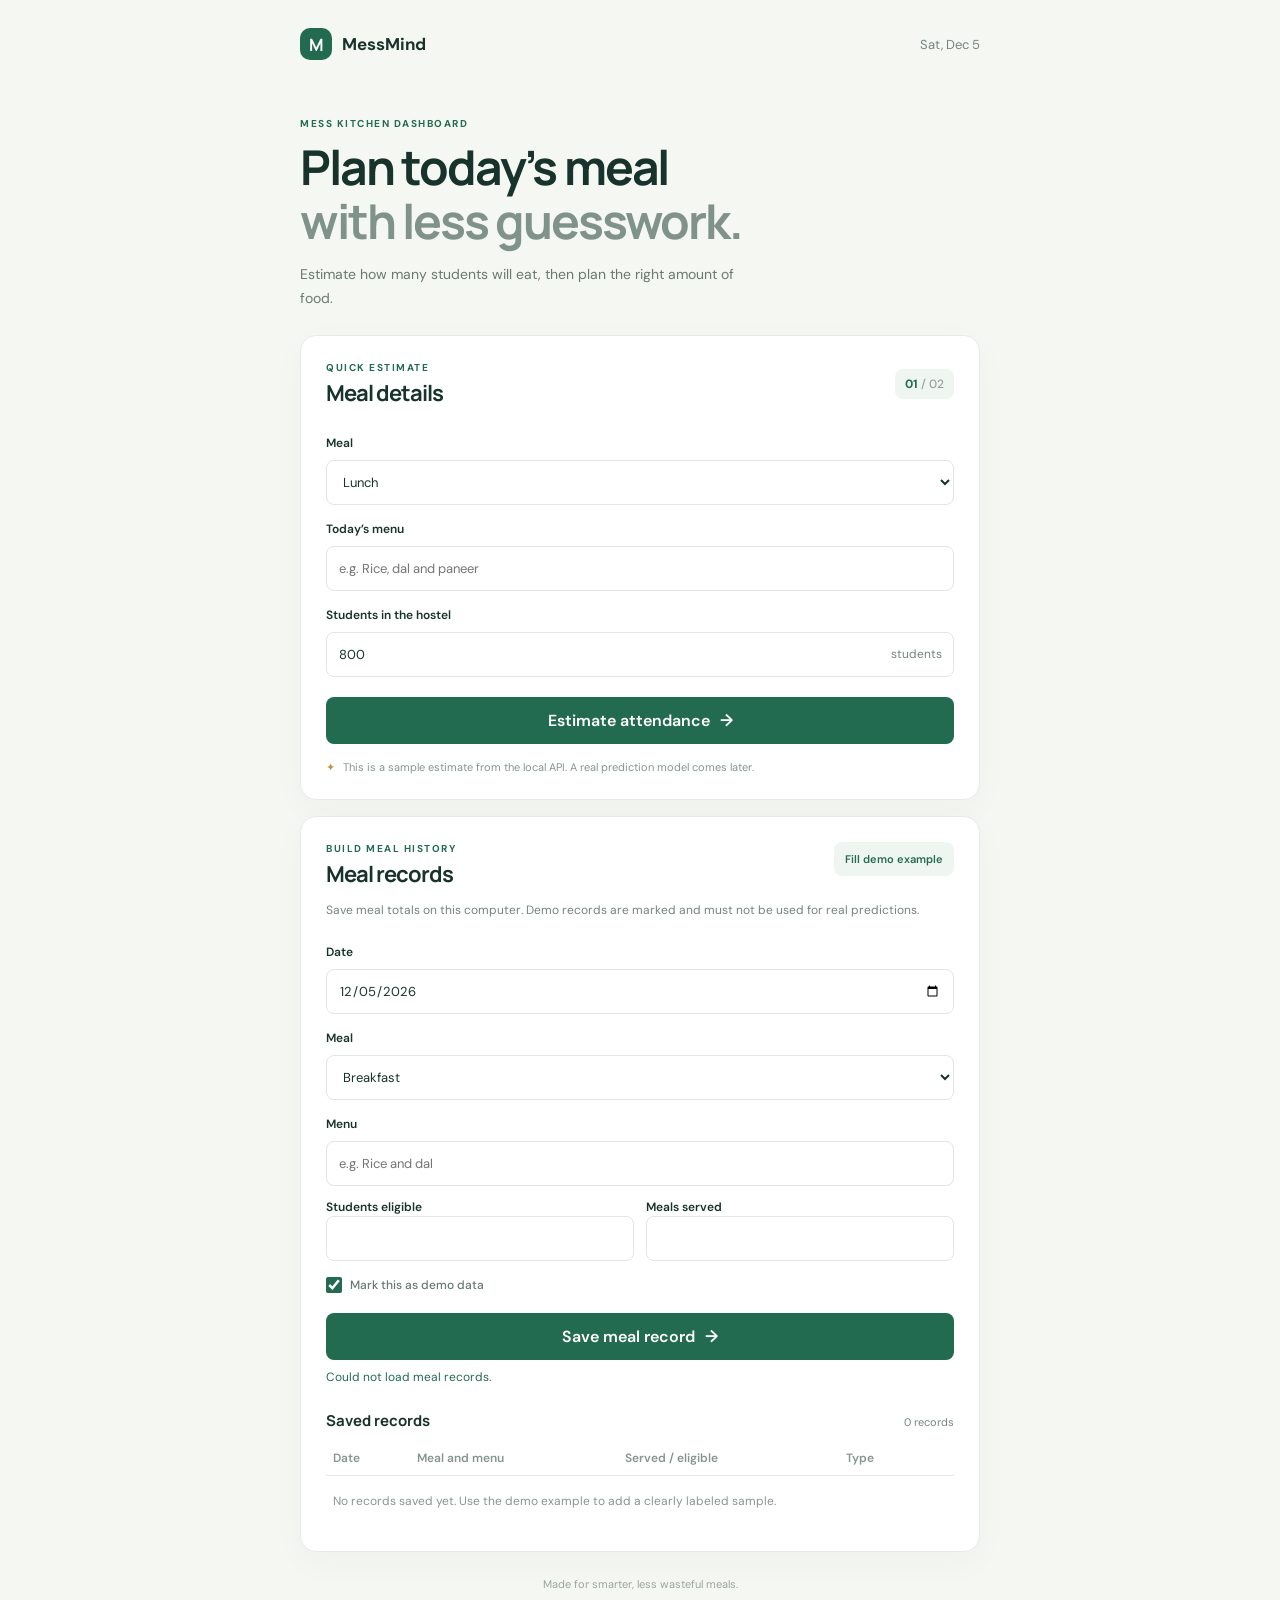
==== frontend/index.html @ 811667cc "Allow removing demo meal records" ====
<!doctype html>
<html lang="en">
  <head>
    <meta charset="UTF-8" />
    <meta name="viewport" content="width=device-width, initial-scale=1.0" />
    <title>MessMind — Meal planner</title>
    <link rel="stylesheet" href="styles.css" />
  </head>
  <body>
    <main class="app-shell">
      <header class="topbar">
        <a class="brand" href="#" aria-label="MessMind home"><span class="brand-mark">M</span> MessMind</a>
        <span class="today" id="today"></span>
      </header>

      <section class="welcome">
        <p class="eyebrow">MESS KITCHEN DASHBOARD</p>
        <h1>Plan today’s meal<br /><span>with less guesswork.</span></h1>
        <p class="intro">Estimate how many students will eat, then plan the right amount of food.</p>
      </section>

      <section class="planner" aria-labelledby="planner-title">
        <div class="planner-heading">
          <div><p class="eyebrow">QUICK ESTIMATE</p><h2 id="planner-title">Meal details</h2></div>
          <span class="step-badge">01 <span>/ 02</span></span>
        </div>
        <form id="meal-form">
          <label for="meal">Meal</label>
          <select id="meal" name="meal">
            <option>Lunch</option><option>Dinner</option><option>Breakfast</option>
          </select>
          <label for="menu">Today’s menu</label>
          <input id="menu" name="menu" placeholder="e.g. Rice, dal and paneer" required />
          <label for="students">Students in the hostel</label>
          <div class="input-suffix"><input id="students" name="students" type="number" min="1" value="800" required /><span>students</span></div>
          <button type="submit">Estimate attendance <span aria-hidden="true">→</span></button>
        </form>
        <p class="note"><span aria-hidden="true">✦</span> This is a sample estimate from the local API. A real prediction model comes later.</p>
      </section>

      <section class="result" id="result" aria-live="polite" hidden>
        <p class="eyebrow">SAMPLE RESULT</p>
        <h2><span id="estimate">—</span> <small>students expected</small></h2>
        <p id="result-detail"></p>
      </section>

      <section class="planner record-planner" aria-labelledby="records-title">
        <div class="planner-heading">
          <div><p class="eyebrow">BUILD MEAL HISTORY</p><h2 id="records-title">Meal records</h2></div>
          <button class="secondary-button" id="fill-example" type="button">Fill demo example</button>
        </div>
        <p class="section-intro">Save meal totals on this computer. Demo records are marked and must not be used for real predictions.</p>
        <form id="record-form">
          <label for="record-date">Date</label>
          <input id="record-date" name="meal_date" type="date" required />
          <label for="record-meal">Meal</label>
          <select id="record-meal" name="meal"><option>Breakfast</option><option>Lunch</option><option>Dinner</option></select>
          <label for="record-menu">Menu</label>
          <input id="record-menu" name="menu" placeholder="e.g. Rice and dal" required />
          <div class="field-grid">
            <div><label for="record-students">Students eligible</label><input id="record-students" name="students" type="number" min="1" required /></div>
            <div><label for="record-served">Meals served</label><input id="record-served" name="meals_served" type="number" min="0" required /></div>
          </div>
          <label class="demo-toggle" for="record-demo"><input id="record-demo" name="is_demo" type="checkbox" checked /> Mark this as demo data</label>
          <button type="submit">Save meal record <span aria-hidden="true">→</span></button>
          <p class="form-message" id="record-message" aria-live="polite"></p>
        </form>
        <div class="records-heading"><h3>Saved records</h3><span id="record-count">0 records</span></div>
        <div class="table-wrap">
          <table>
            <thead><tr><th>Date</th><th>Meal and menu</th><th>Served / eligible</th><th>Type</th><th></th></tr></thead>
            <tbody id="records-list"></tbody>
          </table>
          <p class="empty-records" id="records-empty">No records saved yet. Use the demo example to add a clearly labeled sample.</p>
        </div>
      </section>
      <footer>Made for smarter, less wasteful meals.</footer>
    </main>
    <script src="app.js"></script>
  </body>
</html>
---- frontend/styles.css ----
@import url('https://fonts.googleapis.com/css2?family=DM+Sans:wght@400;500;600;700&family=Manrope:wght@400;500;600;700;800&display=swap');

:root { color-scheme: light; --ink: #18332c; --muted: #74847d; --green: #236b50; --line: #e5ebe7; --paper: #fff; }
* { box-sizing: border-box; }
body { margin: 0; min-height: 100vh; background: #f5f7f3; color: var(--ink); font-family: 'DM Sans', sans-serif; }
.app-shell { width: min(100% - 40px, 680px); margin: 0 auto; padding: 28px 0 24px; }
.topbar { display: flex; align-items: center; justify-content: space-between; }
.brand { display: inline-flex; align-items: center; gap: 10px; color: var(--ink); text-decoration: none; font-weight: 700; font-size: 17px; }
.brand-mark { display: grid; place-items: center; width: 32px; height: 32px; color: white; background: var(--green); border-radius: 10px; font-family: Manrope, sans-serif; }
.today { color: var(--muted); font-size: 13px; }
.welcome { padding: 57px 0 25px; }
.eyebrow { color: var(--green); font-size: 10px; font-weight: 700; letter-spacing: .15em; margin: 0 0 10px; }
h1, h2 { font-family: Manrope, sans-serif; letter-spacing: -.045em; }
h1 { font-size: clamp(34px, 7vw, 48px); line-height: 1.13; margin: 0; font-weight: 700; }
h1 span { color: #80938a; }
.intro { color: #697970; line-height: 1.65; max-width: 440px; margin: 15px 0 0; font-size: 14px; }
.planner, .result { background: var(--paper); border: 1px solid var(--line); border-radius: 16px; padding: 25px; box-shadow: 0 10px 35px #1a3d2d08; }
.planner-heading { display: flex; align-items: center; justify-content: space-between; margin-bottom: 20px; }
.planner-heading .eyebrow { margin-bottom: 4px; }
h2 { font-size: 22px; margin: 0; }
.step-badge { color: var(--green); background: #eff6f1; padding: 7px 10px; border-radius: 8px; font-size: 12px; font-weight: 700; }
.step-badge span { color: #91a399; font-weight: 500; }
form { display: grid; gap: 9px; }
label { font-size: 12px; font-weight: 600; margin-top: 7px; }
input, select { width: 100%; min-height: 45px; border: 1px solid #dfe7e2; border-radius: 8px; padding: 0 12px; color: var(--ink); background: white; font: inherit; font-size: 13px; outline: none; }
input:focus, select:focus { border-color: #78a68f; box-shadow: 0 0 0 3px #236b5012; }
.input-suffix { position: relative; }
.input-suffix input { padding-right: 75px; }
.input-suffix span { position: absolute; right: 12px; top: 50%; transform: translateY(-50%); color: var(--muted); font-size: 12px; }
button { min-height: 47px; margin-top: 11px; border: 0; border-radius: 8px; background: var(--green); color: white; font: inherit; font-weight: 600; cursor: pointer; transition: background .15s, transform .15s; }
button:hover { background: #1c5942; transform: translateY(-1px); }
button:disabled { cursor: wait; opacity: .75; transform: none; }
button span { margin-left: 6px; font-size: 17px; }
.note { display: flex; gap: 8px; align-items: center; color: #87958d; font-size: 11px; margin: 16px 0 0; }
.note span { color: #bc9551; }
.result { margin-top: 14px; background: #edf5ef; border-color: #dcebe0; }
.result h2 { font-size: 29px; }
.result h2 small { font: 500 13px 'DM Sans', sans-serif; letter-spacing: 0; }
.result p:last-child { color: #697970; font-size: 13px; margin-bottom: 0; }
.record-planner { margin-top: 16px; }
.record-planner .planner-heading { align-items: flex-start; }
.section-intro { color: #74847d; font-size: 12px; line-height: 1.6; margin: -8px 0 17px; }
.secondary-button { min-height: 34px; margin: 0; padding: 0 11px; color: var(--green); background: #eff6f1; font-size: 11px; }
.secondary-button:hover { color: white; }
.field-grid { display: grid; grid-template-columns: 1fr 1fr; gap: 12px; }
.demo-toggle { display: flex; align-items: center; gap: 8px; color: #697970; font-weight: 500; }
.demo-toggle input { width: 16px; min-height: 16px; margin: 0; accent-color: var(--green); }
.form-message { min-height: 15px; margin: 0; color: var(--green); font-size: 12px; }
.records-heading { display: flex; align-items: baseline; justify-content: space-between; margin: 25px 0 10px; }
.records-heading h3 { font: 700 15px Manrope, sans-serif; margin: 0; }
.records-heading span { color: var(--muted); font-size: 11px; }
.table-wrap { overflow-x: auto; }
table { width: 100%; border-collapse: collapse; font-size: 12px; text-align: left; }
th { color: #86958d; font-weight: 600; padding: 9px 7px; border-bottom: 1px solid var(--line); white-space: nowrap; }
td { color: #50645a; padding: 11px 7px; border-bottom: 1px solid #edf1ee; }
td:first-child { white-space: nowrap; }
.record-menu { color: var(--muted); font-size: 11px; margin-top: 3px; }
.record-type { color: #8d6b25; background: #fbf4e4; border-radius: 99px; padding: 4px 7px; font-size: 10px; font-weight: 700; white-space: nowrap; }
.record-type.real { color: var(--green); background: #eff6f1; }
.remove-record { min-height: 28px; margin: 0; padding: 0 8px; background: transparent; color: #9a5b50; font-size: 10px; }
.remove-record:hover { background: #fbefed; color: #8b4034; transform: none; }
.empty-records { color: #89968f; font-size: 12px; padding: 5px 7px; }
footer { color: #99a59e; text-align: center; font-size: 11px; padding-top: 25px; }
@media (max-width: 520px) { .app-shell { width: min(100% - 28px, 680px); padding-top: 18px; } .welcome { padding-top: 43px; } .planner, .result { padding: 20px; } .today { font-size: 11px; } }
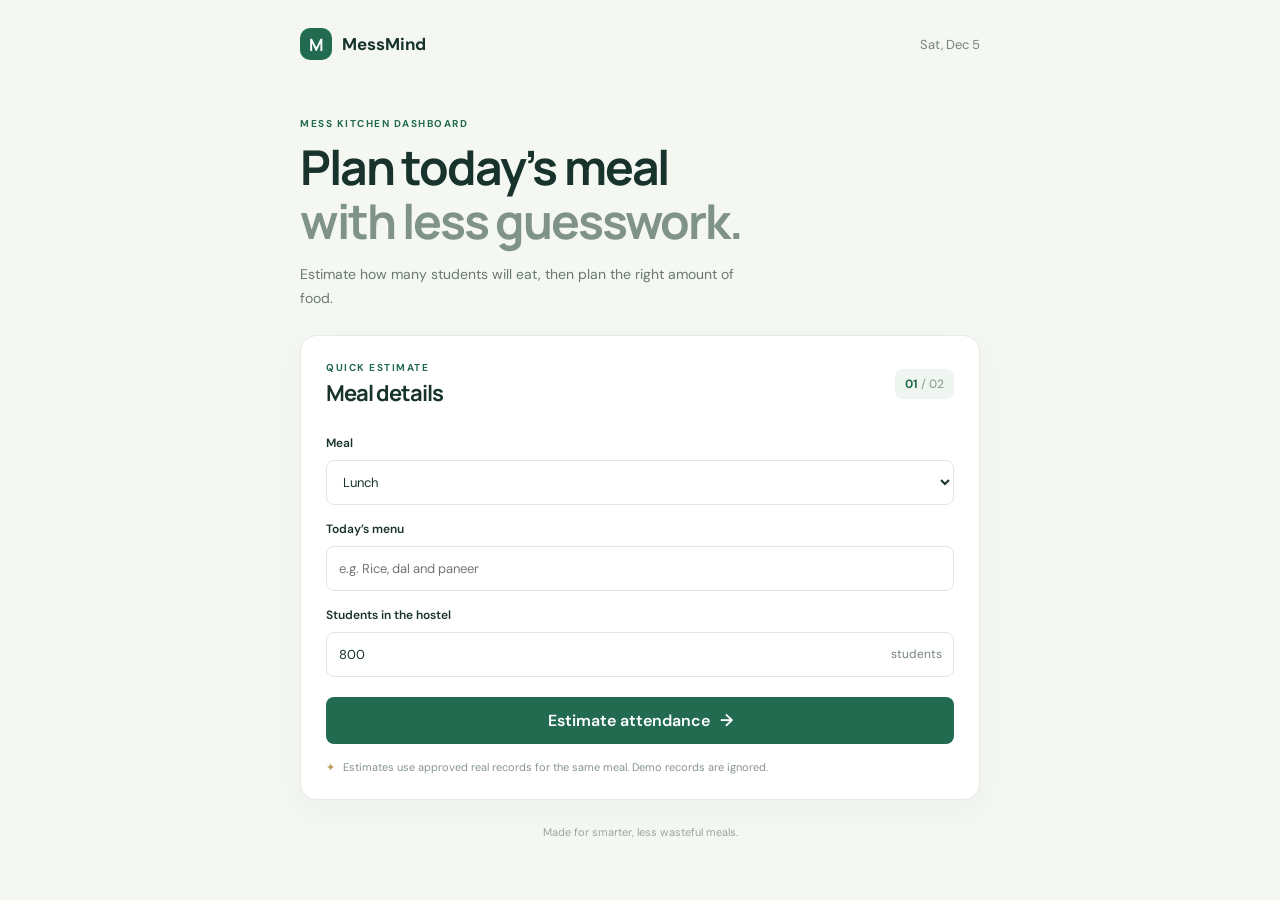
==== commit abb0a3ff: "Estimate attendance from real meal history" ====
--- a/frontend/index.html
+++ b/frontend/index.html
@@ -35,45 +35,15 @@
           <div class="input-suffix"><input id="students" name="students" type="number" min="1" value="800" required /><span>students</span></div>
           <button type="submit">Estimate attendance <span aria-hidden="true">→</span></button>
         </form>
-        <p class="note"><span aria-hidden="true">✦</span> This is a sample estimate from the local API. A real prediction model comes later.</p>
+        <p class="note"><span aria-hidden="true">✦</span> Estimates use approved real records for the same meal. Demo records are ignored.</p>
       </section>
 
       <section class="result" id="result" aria-live="polite" hidden>
-        <p class="eyebrow">SAMPLE RESULT</p>
-        <h2><span id="estimate">—</span> <small>students expected</small></h2>
+        <p class="eyebrow" id="result-label">HISTORICAL ESTIMATE</p>
+        <h2><span id="estimate">—</span> <small id="estimate-unit">students expected</small></h2>
         <p id="result-detail"></p>
       </section>
 
-      <section class="planner record-planner" aria-labelledby="records-title">
-        <div class="planner-heading">
-          <div><p class="eyebrow">BUILD MEAL HISTORY</p><h2 id="records-title">Meal records</h2></div>
-          <button class="secondary-button" id="fill-example" type="button">Fill demo example</button>
-        </div>
-        <p class="section-intro">Save meal totals on this computer. Demo records are marked and must not be used for real predictions.</p>
-        <form id="record-form">
-          <label for="record-date">Date</label>
-          <input id="record-date" name="meal_date" type="date" required />
-          <label for="record-meal">Meal</label>
-          <select id="record-meal" name="meal"><option>Breakfast</option><option>Lunch</option><option>Dinner</option></select>
-          <label for="record-menu">Menu</label>
-          <input id="record-menu" name="menu" placeholder="e.g. Rice and dal" required />
-          <div class="field-grid">
-            <div><label for="record-students">Students eligible</label><input id="record-students" name="students" type="number" min="1" required /></div>
-            <div><label for="record-served">Meals served</label><input id="record-served" name="meals_served" type="number" min="0" required /></div>
-          </div>
-          <label class="demo-toggle" for="record-demo"><input id="record-demo" name="is_demo" type="checkbox" checked /> Mark this as demo data</label>
-          <button type="submit">Save meal record <span aria-hidden="true">→</span></button>
-          <p class="form-message" id="record-message" aria-live="polite"></p>
-        </form>
-        <div class="records-heading"><h3>Saved records</h3><span id="record-count">0 records</span></div>
-        <div class="table-wrap">
-          <table>
-            <thead><tr><th>Date</th><th>Meal and menu</th><th>Served / eligible</th><th>Type</th><th></th></tr></thead>
-            <tbody id="records-list"></tbody>
-          </table>
-          <p class="empty-records" id="records-empty">No records saved yet. Use the demo example to add a clearly labeled sample.</p>
-        </div>
-      </section>
       <footer>Made for smarter, less wasteful meals.</footer>
     </main>
     <script src="app.js"></script>
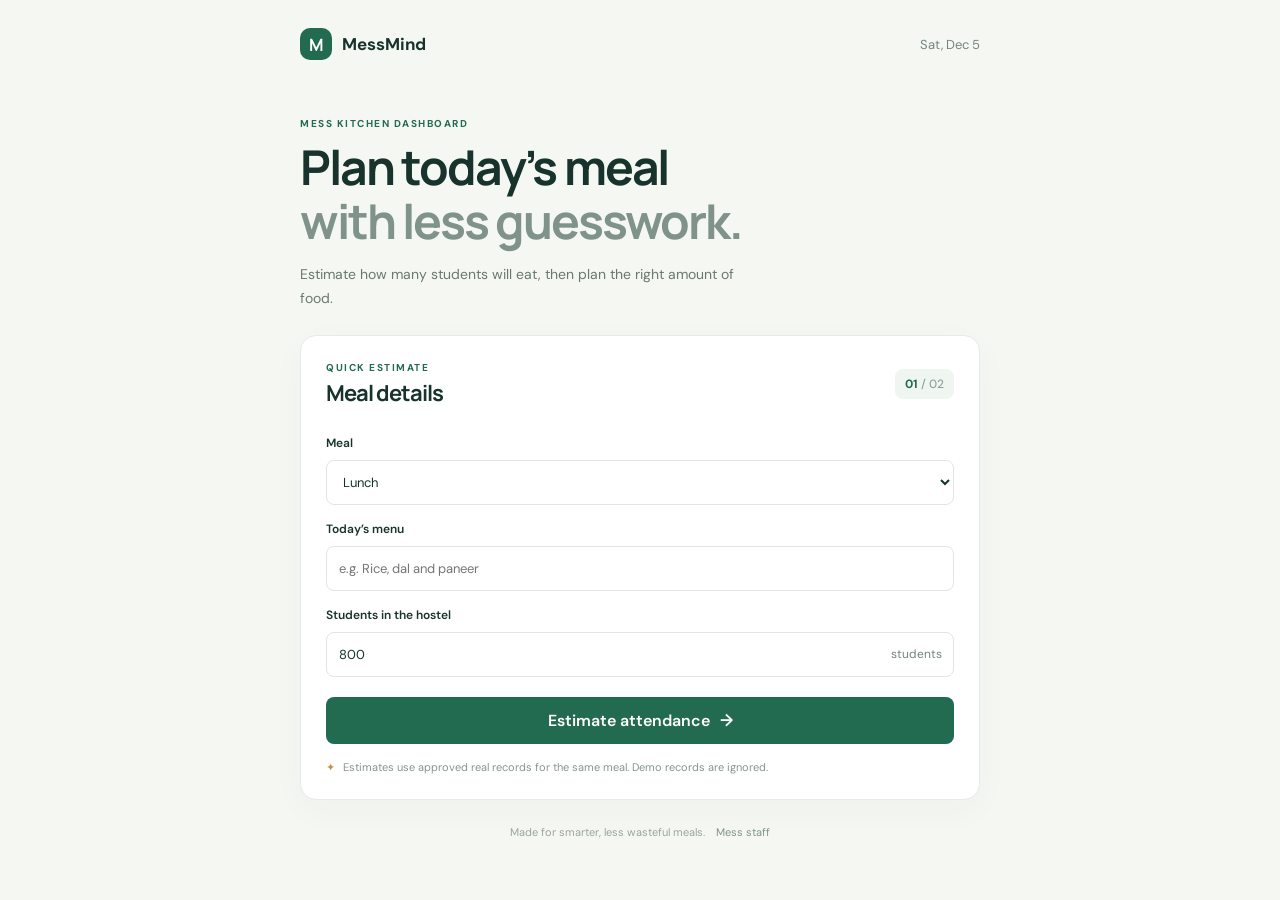
==== commit b3b797c9: "Add password-protected staff records page" ====
--- a/frontend/index.html
+++ b/frontend/index.html
@@ -44,7 +44,7 @@
         <p id="result-detail"></p>
       </section>
 
-      <footer>Made for smarter, less wasteful meals.</footer>
+      <footer>Made for smarter, less wasteful meals. <a class="staff-link" href="/admin">Mess staff</a></footer>
     </main>
     <script src="app.js"></script>
   </body>
--- a/frontend/styles.css
+++ b/frontend/styles.css
@@ -61,4 +61,8 @@
 .remove-record:hover { background: #fbefed; color: #8b4034; transform: none; }
 .empty-records { color: #89968f; font-size: 12px; padding: 5px 7px; }
 footer { color: #99a59e; text-align: center; font-size: 11px; padding-top: 25px; }
+.staff-link { color: #82938a; margin-left: 8px; text-decoration: none; }
+.staff-link:hover { color: var(--green); text-decoration: underline; }
+.admin-note { color: #74847d; font-size: 12px; line-height: 1.6; margin: -8px 0 18px; }
+.admin-record-table { margin-top: 14px; }
 @media (max-width: 520px) { .app-shell { width: min(100% - 28px, 680px); padding-top: 18px; } .welcome { padding-top: 43px; } .planner, .result { padding: 20px; } .today { font-size: 11px; } }
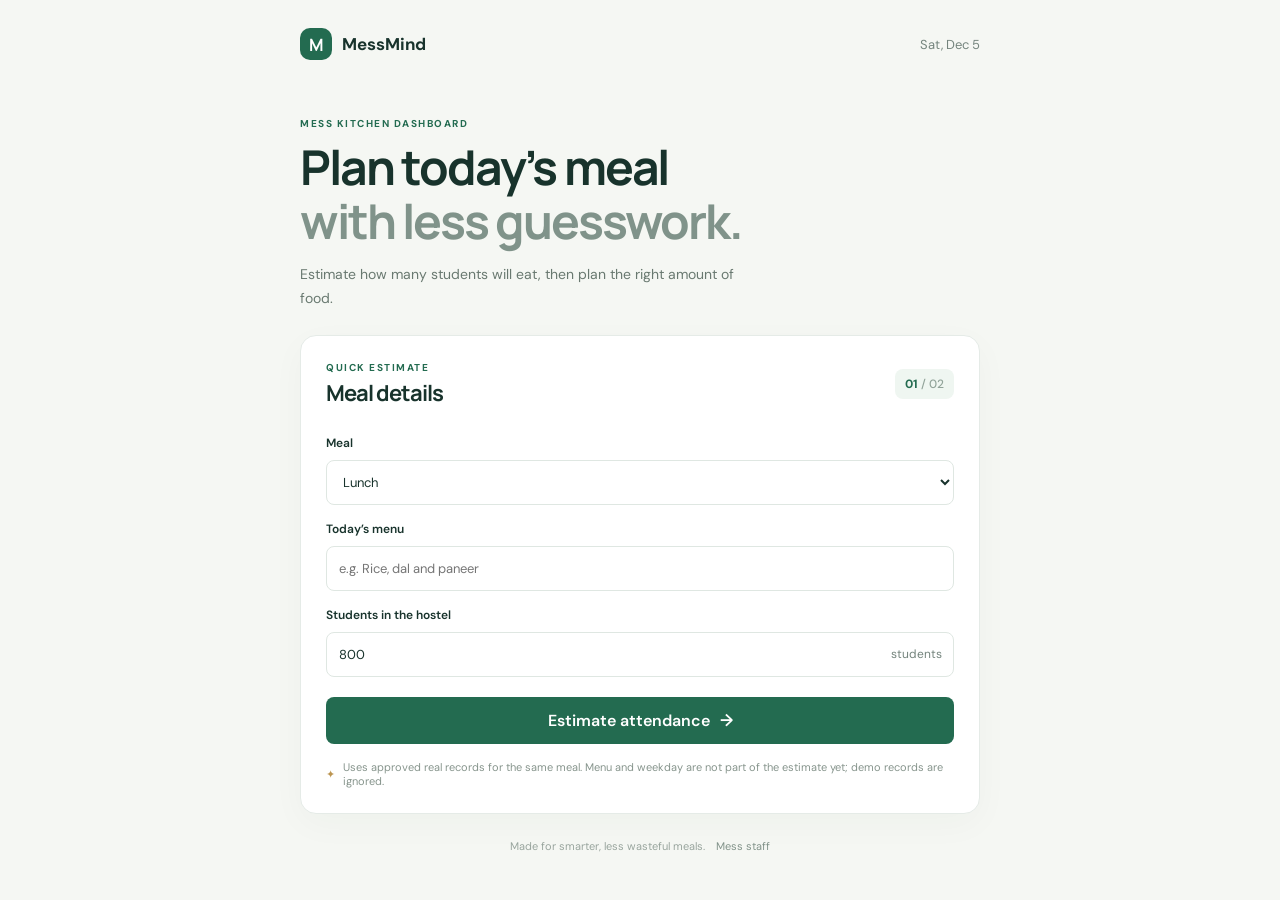
==== commit 2e32832d: "Clarify attendance estimate limits" ====
--- a/frontend/index.html
+++ b/frontend/index.html
@@ -35,7 +35,7 @@
           <div class="input-suffix"><input id="students" name="students" type="number" min="1" value="800" required /><span>students</span></div>
           <button type="submit">Estimate attendance <span aria-hidden="true">→</span></button>
         </form>
-        <p class="note"><span aria-hidden="true">✦</span> Estimates use approved real records for the same meal. Demo records are ignored.</p>
+        <p class="note"><span aria-hidden="true">✦</span> Uses approved real records for the same meal. Menu and weekday are not part of the estimate yet; demo records are ignored.</p>
       </section>
 
       <section class="result" id="result" aria-live="polite" hidden>
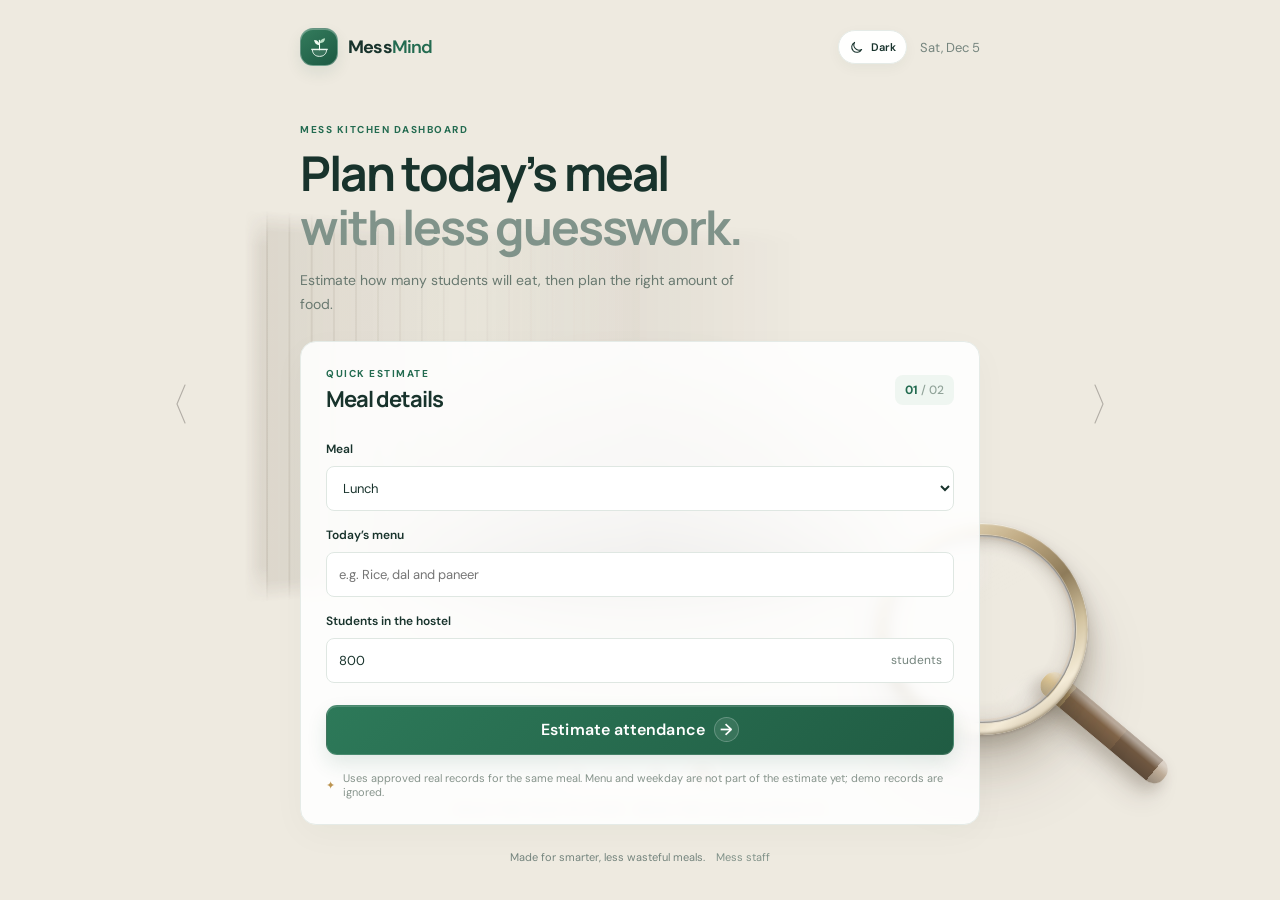
==== commit a582e4d3: "Add Sketchbook background and theme controls" ====
--- a/frontend/index.html
+++ b/frontend/index.html
@@ -5,12 +5,47 @@
     <meta name="viewport" content="width=device-width, initial-scale=1.0" />
     <title>MessMind — Meal planner</title>
     <link rel="stylesheet" href="styles.css" />
+    <link rel="stylesheet" href="effects/sketchbook/threeui.css" />
+    <link rel="stylesheet" href="effects/sketchbook/host.css" />
+    <script>
+      try {
+        const savedTheme = localStorage.getItem('messmind-theme');
+        document.documentElement.dataset.theme = savedTheme ||
+          (matchMedia('(prefers-color-scheme: dark)').matches ? 'dark' : 'light');
+      } catch {
+        document.documentElement.dataset.theme = 'light';
+      }
+    </script>
   </head>
   <body>
+    <div class="sketchbook-background" data-sketchbook-mount></div>
     <main class="app-shell">
       <header class="topbar">
-        <a class="brand" href="#" aria-label="MessMind home"><span class="brand-mark">M</span> MessMind</a>
-        <span class="today" id="today"></span>
+        <a class="brand" href="#" aria-label="MessMind home">
+          <span class="brand-mark" aria-hidden="true">
+            <svg viewBox="0 0 40 40" focusable="false">
+              <path class="mark-stem" d="M20 23V10" />
+              <path class="mark-leaf" d="M20 17c-4.6-.5-7-3.2-7.5-7.4 4.8.1 7.4 2.5 7.5 7.4Z" />
+              <path class="mark-leaf mark-leaf-light" d="M20 14c.8-4.1 3.5-6.3 7.7-6.7-.2 4.5-2.8 6.8-7.7 6.7Z" />
+              <path class="mark-bowl" d="M10 23h20c-.8 6.1-4.1 9.2-10 9.2S10.8 29.1 10 23Z" />
+              <path class="mark-rim" d="M9 22.5h22" />
+            </svg>
+          </span>
+          <span class="brand-word">Mess<span>Mind</span></span>
+        </a>
+        <div class="topbar-actions">
+          <button class="theme-toggle" id="theme-toggle" type="button" aria-label="Switch to dark mode" aria-pressed="false" title="Switch to dark mode">
+            <svg class="theme-icon moon-icon" viewBox="0 0 24 24" aria-hidden="true" focusable="false">
+              <path d="M20.2 15.1A8.3 8.3 0 0 1 8.9 3.8 8.4 8.4 0 1 0 20.2 15.1Z" />
+            </svg>
+            <svg class="theme-icon sun-icon" viewBox="0 0 24 24" aria-hidden="true" focusable="false">
+              <circle cx="12" cy="12" r="3.6" />
+              <path d="M12 2v2.1M12 19.9V22M4.93 4.93l1.48 1.48m11.18 11.18 1.48 1.48M2 12h2.1m15.8 0H22M4.93 19.07l1.48-1.48M17.59 6.41l1.48-1.48" />
+            </svg>
+            <span id="theme-label">Dark</span>
+          </button>
+          <span class="today" id="today"></span>
+        </div>
       </header>
 
       <section class="welcome">
@@ -33,7 +68,7 @@
           <input id="menu" name="menu" placeholder="e.g. Rice, dal and paneer" required />
           <label for="students">Students in the hostel</label>
           <div class="input-suffix"><input id="students" name="students" type="number" min="1" value="800" required /><span>students</span></div>
-          <button type="submit">Estimate attendance <span aria-hidden="true">→</span></button>
+          <button class="estimate-button" type="submit">Estimate attendance <span aria-hidden="true">→</span></button>
         </form>
         <p class="note"><span aria-hidden="true">✦</span> Uses approved real records for the same meal. Menu and weekday are not part of the estimate yet; demo records are ignored.</p>
       </section>
@@ -47,5 +82,6 @@
       <footer>Made for smarter, less wasteful meals. <a class="staff-link" href="/admin">Mess staff</a></footer>
     </main>
     <script src="app.js"></script>
+    <script type="module" src="effects/sketchbook/mount.js"></script>
   </body>
 </html>
--- a/frontend/styles.css
+++ b/frontend/styles.css
@@ -1,29 +1,38 @@
 @import url('https://fonts.googleapis.com/css2?family=DM+Sans:wght@400;500;600;700&family=Manrope:wght@400;500;600;700;800&display=swap');
 
-:root { color-scheme: light; --ink: #18332c; --muted: #74847d; --green: #236b50; --line: #e5ebe7; --paper: #fff; }
+:root { color-scheme: light; --ink: #18332c; --muted: #74847d; --green: #236b50; --green-solid: #236b50; --line: #e5ebe7; --paper: rgba(255,255,255,.96); --planner-surface: rgba(255,255,255,.88); --canvas: #f5f7f3; --input-bg: #fff; --input-border: #dfe7e2; --body-copy: #697970; --note-copy: #87958d; --soft-green: #eff6f1; --headline-soft: #80938a; --result-bg: #edf5ef; --result-border: #dcebe0; --sketchbook-wash: rgba(245,247,243,.14); --focus-ring: #236b5012; --card-shadow: 0 10px 35px #1a3d2d08; }
 * { box-sizing: border-box; }
-body { margin: 0; min-height: 100vh; background: #f5f7f3; color: var(--ink); font-family: 'DM Sans', sans-serif; }
+body { margin: 0; min-height: 100vh; background: var(--canvas); color: var(--ink); font-family: 'DM Sans', sans-serif; transition: background-color .24s ease, color .24s ease; }
 .app-shell { width: min(100% - 40px, 680px); margin: 0 auto; padding: 28px 0 24px; }
 .topbar { display: flex; align-items: center; justify-content: space-between; }
 .brand { display: inline-flex; align-items: center; gap: 10px; color: var(--ink); text-decoration: none; font-weight: 700; font-size: 17px; }
-.brand-mark { display: grid; place-items: center; width: 32px; height: 32px; color: white; background: var(--green); border-radius: 10px; font-family: Manrope, sans-serif; }
+.brand-mark { display: grid; place-items: center; width: 38px; height: 38px; color: #f7fff9; background: linear-gradient(145deg, #347c5d, #1c5942); border: 1px solid #ffffff50; border-radius: 13px; box-shadow: 0 7px 16px #1a493317, inset 0 1px #ffffff45; }
+.brand-mark svg { width: 29px; height: 29px; overflow: visible; }
+.mark-stem, .mark-rim { fill: none; stroke: currentColor; stroke-width: 1.45; stroke-linecap: round; stroke-linejoin: round; }
+.mark-leaf { fill: #eef9f0; }
+.mark-leaf-light { fill: #b9dfc5; }
+.mark-bowl { fill: #ffffff18; stroke: currentColor; stroke-width: 1.25; stroke-linejoin: round; }
+.brand-word { letter-spacing: -.045em; font-size: 18px; }
+.brand-word > span { color: var(--green); font-weight: 600; }
+.topbar-actions { display: flex; align-items: center; gap: 13px; }
 .today { color: var(--muted); font-size: 13px; }
 .welcome { padding: 57px 0 25px; }
 .eyebrow { color: var(--green); font-size: 10px; font-weight: 700; letter-spacing: .15em; margin: 0 0 10px; }
 h1, h2 { font-family: Manrope, sans-serif; letter-spacing: -.045em; }
 h1 { font-size: clamp(34px, 7vw, 48px); line-height: 1.13; margin: 0; font-weight: 700; }
-h1 span { color: #80938a; }
-.intro { color: #697970; line-height: 1.65; max-width: 440px; margin: 15px 0 0; font-size: 14px; }
-.planner, .result { background: var(--paper); border: 1px solid var(--line); border-radius: 16px; padding: 25px; box-shadow: 0 10px 35px #1a3d2d08; }
+h1 span { color: var(--headline-soft); }
+.intro { color: var(--body-copy); line-height: 1.65; max-width: 440px; margin: 15px 0 0; font-size: 14px; }
+.planner, .result { background: var(--paper); border: 1px solid var(--line); border-radius: 16px; padding: 25px; box-shadow: var(--card-shadow); }
+.planner { background: var(--planner-surface); -webkit-backdrop-filter: blur(5px) saturate(1.03); backdrop-filter: blur(5px) saturate(1.03); }
 .planner-heading { display: flex; align-items: center; justify-content: space-between; margin-bottom: 20px; }
 .planner-heading .eyebrow { margin-bottom: 4px; }
 h2 { font-size: 22px; margin: 0; }
-.step-badge { color: var(--green); background: #eff6f1; padding: 7px 10px; border-radius: 8px; font-size: 12px; font-weight: 700; }
+.step-badge { color: var(--green); background: var(--soft-green); padding: 7px 10px; border-radius: 8px; font-size: 12px; font-weight: 700; }
 .step-badge span { color: #91a399; font-weight: 500; }
 form { display: grid; gap: 9px; }
 label { font-size: 12px; font-weight: 600; margin-top: 7px; }
-input, select { width: 100%; min-height: 45px; border: 1px solid #dfe7e2; border-radius: 8px; padding: 0 12px; color: var(--ink); background: white; font: inherit; font-size: 13px; outline: none; }
-input:focus, select:focus { border-color: #78a68f; box-shadow: 0 0 0 3px #236b5012; }
+input, select { width: 100%; min-height: 45px; border: 1px solid var(--input-border); border-radius: 8px; padding: 0 12px; color: var(--ink); background: var(--input-bg); font: inherit; font-size: 13px; outline: none; }
+input:focus, select:focus { border-color: #78a68f; box-shadow: 0 0 0 3px var(--focus-ring); }
 .input-suffix { position: relative; }
 .input-suffix input { padding-right: 75px; }
 .input-suffix span { position: absolute; right: 12px; top: 50%; transform: translateY(-50%); color: var(--muted); font-size: 12px; }
@@ -31,12 +40,12 @@
 button:hover { background: #1c5942; transform: translateY(-1px); }
 button:disabled { cursor: wait; opacity: .75; transform: none; }
 button span { margin-left: 6px; font-size: 17px; }
-.note { display: flex; gap: 8px; align-items: center; color: #87958d; font-size: 11px; margin: 16px 0 0; }
+.note { display: flex; gap: 8px; align-items: center; color: var(--note-copy); font-size: 11px; margin: 16px 0 0; }
 .note span { color: #bc9551; }
-.result { margin-top: 14px; background: #edf5ef; border-color: #dcebe0; }
+.result { margin-top: 14px; background: var(--result-bg); border-color: var(--result-border); }
 .result h2 { font-size: 29px; }
 .result h2 small { font: 500 13px 'DM Sans', sans-serif; letter-spacing: 0; }
-.result p:last-child { color: #697970; font-size: 13px; margin-bottom: 0; }
+.result p:last-child { color: var(--body-copy); font-size: 13px; margin-bottom: 0; }
 .record-planner { margin-top: 16px; }
 .record-planner .planner-heading { align-items: flex-start; }
 .section-intro { color: #74847d; font-size: 12px; line-height: 1.6; margin: -8px 0 17px; }
@@ -57,12 +66,155 @@
 .record-menu { color: var(--muted); font-size: 11px; margin-top: 3px; }
 .record-type { color: #8d6b25; background: #fbf4e4; border-radius: 99px; padding: 4px 7px; font-size: 10px; font-weight: 700; white-space: nowrap; }
 .record-type.real { color: var(--green); background: #eff6f1; }
+.edit-record { min-height: 28px; margin: 0; padding: 0 8px; background: transparent; color: var(--green); font-size: 10px; }
+.edit-record:hover { background: #eff6f1; color: #1c5942; transform: none; }
 .remove-record { min-height: 28px; margin: 0; padding: 0 8px; background: transparent; color: #9a5b50; font-size: 10px; }
 .remove-record:hover { background: #fbefed; color: #8b4034; transform: none; }
 .empty-records { color: #89968f; font-size: 12px; padding: 5px 7px; }
-footer { color: #99a59e; text-align: center; font-size: 11px; padding-top: 25px; }
+footer { color: var(--muted); text-align: center; font-size: 11px; padding-top: 25px; }
 .staff-link { color: #82938a; margin-left: 8px; text-decoration: none; }
 .staff-link:hover { color: var(--green); text-decoration: underline; }
 .admin-note { color: #74847d; font-size: 12px; line-height: 1.6; margin: -8px 0 18px; }
 .admin-record-table { margin-top: 14px; }
 @media (max-width: 520px) { .app-shell { width: min(100% - 28px, 680px); padding-top: 18px; } .welcome { padding-top: 43px; } .planner, .result { padding: 20px; } .today { font-size: 11px; } }
+
+.theme-toggle {
+  display: inline-flex;
+  min-height: 34px;
+  margin: 0;
+  padding: 0 10px;
+  align-items: center;
+  justify-content: center;
+  gap: 7px;
+  border: 1px solid var(--line);
+  border-radius: 999px;
+  background: var(--paper);
+  color: var(--ink);
+  box-shadow: 0 4px 14px #1a3d2d0b;
+  font-size: 11px;
+  font-weight: 600;
+  transition: color .18s, background .18s, border-color .18s, transform .18s;
+}
+
+.theme-toggle:hover {
+  background: var(--soft-green);
+  color: var(--green);
+  transform: translateY(-1px);
+}
+
+.theme-toggle:focus-visible,
+.estimate-button:focus-visible {
+  outline: 3px solid color-mix(in srgb, var(--green) 35%, transparent);
+  outline-offset: 3px;
+}
+
+.theme-icon {
+  width: 15px;
+  height: 15px;
+  fill: none;
+  stroke: currentColor;
+  stroke-width: 1.7;
+  stroke-linecap: round;
+  stroke-linejoin: round;
+}
+
+.sun-icon { display: none; }
+.theme-toggle span { margin: 0; font-size: 11px; }
+
+.estimate-button {
+  position: relative;
+  display: flex;
+  min-height: 50px;
+  margin-top: 13px;
+  align-items: center;
+  justify-content: center;
+  gap: 9px;
+  overflow: hidden;
+  border: 1px solid #ffffff24;
+  border-radius: 11px;
+  background: linear-gradient(135deg, #2d7959, #205c43);
+  box-shadow: 0 9px 20px #1b5d421f, inset 0 1px #ffffff2e;
+  letter-spacing: .005em;
+  transition: background .18s, box-shadow .18s, transform .18s;
+}
+
+.estimate-button::before {
+  position: absolute;
+  inset: 0;
+  background: linear-gradient(110deg, transparent 28%, #ffffff20 49%, transparent 70%);
+  content: "";
+  transform: translateX(-120%);
+  transition: transform .55s ease;
+}
+
+.estimate-button:hover {
+  background: linear-gradient(135deg, #328363, #23694c);
+  box-shadow: 0 12px 24px #1b5d4230, inset 0 1px #ffffff35;
+  transform: translateY(-2px);
+}
+
+.estimate-button:hover::before { transform: translateX(120%); }
+.estimate-button:active { transform: translateY(0); }
+
+.estimate-button span {
+  display: inline-grid;
+  width: 25px;
+  height: 25px;
+  margin: 0;
+  place-items: center;
+  border: 1px solid #ffffff38;
+  border-radius: 50%;
+  background: #ffffff18;
+  font-size: 16px;
+  transition: transform .18s;
+}
+
+.estimate-button:hover span { transform: translateX(2px); }
+
+:root[data-theme="dark"] {
+  color-scheme: dark;
+  --ink: #e8efe9;
+  --muted: #a9b8ae;
+  --green: #acd7b9;
+  --green-solid: #327653;
+  --line: #394a40;
+  --paper: rgba(25, 37, 30, .96);
+  --planner-surface: rgba(25, 37, 30, .86);
+  --canvas: #111a15;
+  --input-bg: #17231c;
+  --input-border: #405448;
+  --body-copy: #c2cec5;
+  --note-copy: #a9b8ad;
+  --soft-green: #263a2f;
+  --headline-soft: #bed0c4;
+  --result-bg: #20342a;
+  --result-border: #3c5544;
+  --sketchbook-wash: rgba(12, 21, 16, .36);
+  --focus-ring: rgba(111, 190, 143, .23);
+  --card-shadow: 0 18px 42px rgba(0, 0, 0, .32);
+}
+
+:root[data-theme="dark"] .moon-icon { display: none; }
+:root[data-theme="dark"] .sun-icon { display: block; }
+:root[data-theme="dark"] .theme-toggle { box-shadow: 0 5px 16px #0005; }
+:root[data-theme="dark"] .estimate-button {
+  background: linear-gradient(135deg, #39835d, #286545);
+  box-shadow: 0 9px 22px #0004, inset 0 1px #ffffff2e;
+}
+:root[data-theme="dark"] .estimate-button:hover {
+  background: linear-gradient(135deg, #45966c, #327653);
+}
+
+@media (max-width: 520px) {
+  .theme-toggle { width: 34px; min-width: 34px; padding: 0; }
+  .theme-toggle span { display: none; }
+  .topbar-actions { gap: 9px; }
+}
+
+@media (prefers-reduced-motion: reduce) {
+  body,
+  .theme-toggle,
+  .estimate-button,
+  .estimate-button::before,
+  .estimate-button span { transition: none; }
+}
--- a/frontend/effects/sketchbook/threeui.css
+++ b/frontend/effects/sketchbook/threeui.css
@@ -0,0 +1,1775 @@
+.threeui-mount,
+.terrain-plume-component,
+.text-path-study,
+.article-headings-component,
+.animated-top-dock-component,
+.typography-vortex-component,
+.mechanical-keyboard,
+.retro-metallic,
+.landscape-scene,
+.japanese-tower-landscape,
+.sakura-branch-scene,
+.isometric-motion-grid,
+.isometric-illustration,
+.tetrahedron-365,
+.liquid-metal-button,
+.iso-mail-lightshafts,
+.spark-badge,
+.hypnotic-loops,
+.at-the-horizon,
+.scalability-bricks,
+.threeui-background {
+  position: relative;
+  width: 100%;
+  height: 100%;
+  min-width: 0;
+  min-height: 0;
+  overflow: hidden;
+}
+
+.mechanical-keyboard {
+  isolation: isolate;
+  background: #090a0c;
+}
+
+.mechanical-keyboard__frame {
+  position: absolute;
+  inset: 0;
+  display: block;
+  width: 100%;
+  height: 100%;
+  border: 0;
+  background: #090a0c;
+  opacity: 0;
+  transition: opacity 180ms ease-out;
+  touch-action: none;
+}
+
+.mechanical-keyboard__frame.is-ready {
+  opacity: 1;
+}
+
+.retro-metallic {
+  isolation: isolate;
+  background: #08090a;
+}
+
+.retro-metallic__frame {
+  position: absolute;
+  inset: 0;
+  display: block;
+  width: 100%;
+  height: 100%;
+  border: 0;
+  background: #08090a;
+  opacity: 0;
+  transition: opacity 180ms ease-out;
+  touch-action: none;
+}
+
+.retro-metallic__frame.is-ready {
+  opacity: 1;
+}
+
+.japanese-tower-landscape {
+  isolation: isolate;
+  background: #ecdcbc;
+}
+
+.japanese-tower-landscape__frame {
+  position: absolute;
+  inset: 0;
+  display: block;
+  width: 100%;
+  height: 100%;
+  border: 0;
+  background: #ecdcbc;
+  opacity: 0;
+  transition: opacity 180ms ease-out;
+}
+
+.japanese-tower-landscape__frame.is-ready {
+  opacity: 1;
+}
+
+.landscape-scene {
+  isolation: isolate;
+  background: #ecdcbc;
+}
+
+.landscape-scene__frame {
+  position: absolute;
+  inset: 0;
+  display: block;
+  width: 100%;
+  height: 100%;
+  border: 0;
+  background: #ecdcbc;
+  opacity: 0;
+  transition: opacity 180ms ease-out;
+  touch-action: none;
+}
+
+.landscape-scene__frame.is-ready {
+  opacity: 1;
+}
+
+.sakura-branch-scene {
+  isolation: isolate;
+  background: #d4738a;
+}
+
+.sakura-branch-scene__frame {
+  position: absolute;
+  inset: 0;
+  display: block;
+  width: 100%;
+  height: 100%;
+  border: 0;
+  background: #d4738a;
+  opacity: 0;
+  transition: opacity 180ms ease-out;
+}
+
+.sakura-branch-scene__frame.is-ready {
+  opacity: 1;
+}
+
+@media (prefers-reduced-motion: reduce) {
+  .sakura-branch-scene__frame {
+    transition: none;
+  }
+}
+
+.isometric-motion-grid {
+  isolation: isolate;
+  background: #08090a;
+}
+
+.isometric-motion-grid__stage {
+  position: absolute;
+  top: 50%;
+  left: 50%;
+  width: 1200px;
+  height: 675px;
+  transform-origin: 50% 50%;
+}
+
+.isometric-motion-grid__frame {
+  display: block;
+  width: 100%;
+  height: 100%;
+  border: 0;
+  background: #08090a;
+  opacity: 0;
+  transition: opacity 180ms ease-out;
+}
+
+.isometric-motion-grid__frame.is-ready {
+  opacity: 1;
+}
+
+.isometric-illustration {
+  isolation: isolate;
+  background: #111;
+}
+
+.isometric-illustration__frame {
+  position: absolute;
+  inset: 0;
+  display: block;
+  width: 100%;
+  height: 100%;
+  border: 0;
+  background: #111;
+  opacity: 0;
+  transition: opacity 180ms ease-out;
+}
+
+.isometric-illustration__frame.is-ready {
+  opacity: 1;
+}
+
+.tetrahedron-365 {
+  isolation: isolate;
+  background: #000;
+}
+
+.tetrahedron-365__frame {
+  position: absolute;
+  inset: 0;
+  display: block;
+  width: 100%;
+  height: 100%;
+  border: 0;
+  background: #000;
+  opacity: 0;
+  transition: opacity 180ms ease-out;
+}
+
+.tetrahedron-365__frame.is-ready {
+  opacity: 1;
+}
+
+@media (prefers-reduced-motion: reduce) {
+  .tetrahedron-365__frame {
+    transition: none;
+  }
+}
+
+.liquid-metal-button {
+  isolation: isolate;
+  background: #070708;
+}
+
+.liquid-metal-button__frame {
+  position: absolute;
+  inset: 0;
+  display: block;
+  width: 100%;
+  height: 100%;
+  border: 0;
+  background: #070708;
+  opacity: 0;
+  transition: opacity 180ms ease-out;
+}
+
+.liquid-metal-button__frame.is-ready {
+  opacity: 1;
+}
+
+@media (prefers-reduced-motion: reduce) {
+  .liquid-metal-button__frame {
+    transition: none;
+  }
+}
+
+.iso-mail-lightshafts {
+  isolation: isolate;
+  background: #140f0b;
+}
+
+.iso-mail-lightshafts__frame {
+  position: absolute;
+  inset: 0;
+  display: block;
+  width: 100%;
+  height: 100%;
+  border: 0;
+  background: #140f0b;
+  opacity: 0;
+  transition: opacity 180ms ease-out;
+}
+
+.iso-mail-lightshafts__frame.is-ready {
+  opacity: 1;
+}
+
+.spark-badge {
+  isolation: isolate;
+  background: #000;
+}
+
+.spark-badge__frame {
+  position: absolute;
+  inset: 0;
+  display: block;
+  width: 100%;
+  height: 100%;
+  border: 0;
+  background: #000;
+  opacity: 0;
+  transition: opacity 180ms ease-out;
+}
+
+.spark-badge__frame.is-ready {
+  opacity: 1;
+}
+
+.hypnotic-loops {
+  isolation: isolate;
+  background: #f15a24;
+}
+
+.hypnotic-loops__frame {
+  position: absolute;
+  inset: 0;
+  display: block;
+  width: 100%;
+  height: 100%;
+  border: 0;
+  background: #f15a24;
+  opacity: 0;
+}
+
+.hypnotic-loops__frame.is-ready {
+  opacity: 1;
+}
+
+.at-the-horizon {
+  isolation: isolate;
+  background: #000;
+}
+
+.at-the-horizon__frame {
+  position: absolute;
+  inset: 0;
+  display: block;
+  width: 100%;
+  height: 100%;
+  border: 0;
+  background: #000;
+  opacity: 0;
+  transition: opacity 180ms ease-out;
+}
+
+.at-the-horizon__frame.is-ready {
+  opacity: 1;
+}
+
+.scalability-bricks {
+  isolation: isolate;
+  background: #0b0b0c;
+}
+
+.scalability-bricks__frame {
+  position: absolute;
+  inset: 0;
+  display: block;
+  width: 100%;
+  height: 100%;
+  border: 0;
+  background: #0b0b0c;
+  opacity: 0;
+  transition: opacity 180ms ease-out;
+}
+
+.scalability-bricks__frame.is-ready {
+  opacity: 1;
+}
+
+.text-path-study {
+  isolation: isolate;
+  background: #08090a;
+}
+
+.text-path-study--light {
+  background: #f3f5f8;
+}
+
+.text-path-study-frame {
+  position: absolute;
+  inset: 0;
+  display: block;
+  width: 100%;
+  height: 100%;
+  border: 0;
+  background: transparent;
+  transform-origin: 50% 50%;
+}
+
+.threeui-background {
+  position: relative;
+  isolation: isolate;
+  background: #030304;
+}
+
+.threeui-background.condensation {
+  background: transparent;
+}
+
+.threeui-background.predictive-arc--light,
+.threeui-background.data-pixel-arc--light {
+  background: #f3f6f1;
+}
+
+.typography-vortex-component.typography-vortex-component--light {
+  background: #eef1f6;
+}
+
+.typography-vortex-component--light .typography-vortex-component__hint {
+  color: rgba(28, 30, 38, 0.55);
+}
+
+.threeui-background > canvas {
+  position: absolute;
+  inset: 0;
+  display: block;
+  width: 100%;
+  height: 100%;
+}
+
+.cross-beam-canvas,
+.terrain-plume-canvas {
+  position: absolute;
+  inset: 0;
+  display: block;
+  width: 100%;
+  height: 100%;
+}
+
+.terrain-plume-component {
+  pointer-events: none;
+}
+
+.terrain-plume-component {
+  --fe-bg: #030304;
+  --fe-band: clamp(260px, 52cqw, 820px);
+
+  isolation: isolate;
+  container-type: inline-size;
+  background:
+    linear-gradient(180deg, #050505 0%, #020202 44%, #000 100%);
+}
+
+/* Each scene keeps the same engraved grammar and only moves the ground tone the
+   body fill and the reveal cover are painted with. */
+.terrain-plume-component[data-terrain-scene="river"] {
+  --fe-bg: #03070a;
+
+  background:
+    linear-gradient(180deg, #05090d 0%, #020507 44%, #000 100%);
+}
+
+.terrain-plume-component[data-terrain-scene="desert"] {
+  --fe-bg: #0a0603;
+
+  background:
+    linear-gradient(180deg, #0d0805 0%, #060302 44%, #000 100%);
+}
+
+.terrain-plume-component[data-terrain-scene="bridge-city"] {
+  --fe-bg: #03050b;
+
+  background:
+    linear-gradient(180deg, #050810 0%, #020407 44%, #000 100%);
+}
+
+/* The authored plume sits at the foot of its own canvas, where the terrain band
+   buries it. Every scene keeps that exact gradient and only raises the canvas
+   until the glow clears the range — stopping below the far edge of the hatch so
+   the ground line the eye reads as the horizon is also where the sky starts,
+   and the canvas edge itself stays behind the terrain. */
+.terrain-plume-component[data-terrain-scene="river"] .terrain-plume-canvas,
+.terrain-plume-component[data-terrain-scene="desert"] .terrain-plume-canvas,
+.terrain-plume-component[data-terrain-scene="bridge-city"] .terrain-plume-canvas {
+  top: auto;
+  bottom: calc(var(--fe-band) * 0.33);
+}
+
+/* The footer vignette was tuned to bury the plume behind a range that fills the
+   frame. These scenes leave far more open sky, so the same wash is lightened
+   until the glow survives it. */
+.terrain-plume-component[data-terrain-scene="river"]::after,
+.terrain-plume-component[data-terrain-scene="desert"]::after,
+.terrain-plume-component[data-terrain-scene="bridge-city"]::after {
+  background:
+    radial-gradient(circle at 50% 100%, rgba(255, 255, 255, 0.07), transparent 34%),
+    linear-gradient(180deg, rgba(0, 0, 0, 0.06), rgba(0, 0, 0, 0.3) 72%, rgba(0, 0, 0, 0.62));
+}
+
+.terrain-plume-component::before,
+.terrain-plume-component::after {
+  position: absolute;
+  inset: 0;
+  z-index: 0;
+  pointer-events: none;
+  content: "";
+}
+
+.terrain-plume-component::before {
+  background:
+    linear-gradient(90deg, transparent calc(50% - 0.5px), rgba(255, 255, 255, 0.05) calc(50% - 0.5px) calc(50% + 0.5px), transparent calc(50% + 0.5px)),
+    repeating-linear-gradient(90deg, rgba(255, 255, 255, 0.022) 0 1px, transparent 1px 11.5vw),
+    repeating-linear-gradient(180deg, rgba(255, 255, 255, 0.018) 0 1px, transparent 1px 5.8rem);
+  opacity: 0.74;
+}
+
+.terrain-plume-component::after {
+  background:
+    radial-gradient(circle at 50% 100%, rgba(255, 255, 255, 0.09), transparent 34%),
+    linear-gradient(180deg, rgba(0, 0, 0, 0.1), rgba(0, 0, 0, 0.62) 72%, rgba(0, 0, 0, 0.9));
+}
+
+.terrain-plume-canvas {
+  z-index: 0;
+}
+
+.footer-engraved-terrain {
+  position: absolute;
+  right: 0;
+  bottom: 0;
+  left: 0;
+  z-index: 1;
+  display: block;
+  width: 100%;
+  height: var(--fe-band);
+  pointer-events: none;
+}
+
+.footer-engraved-reveal {
+  position: absolute;
+  inset: 0;
+  z-index: 5;
+  display: block;
+  width: 100%;
+  height: 100%;
+  pointer-events: none;
+}
+
+.footer-engraved-grain {
+  position: absolute;
+  inset: 0;
+  z-index: 6;
+  pointer-events: none;
+  opacity: 0.05;
+  mix-blend-mode: overlay;
+  background-image: url("data:image/svg+xml;utf8,<svg xmlns='http://www.w3.org/2000/svg' width='160' height='160'><filter id='n'><feTurbulence type='fractalNoise' baseFrequency='.85' numOctaves='3' stitchTiles='stitch'/></filter><rect width='160' height='160' filter='url(%23n)'/></svg>");
+  background-size: 160px 160px;
+}
+.sunset-valley-scene,
+.sunset-valley-canvas {
+  display: block;
+  width: 100%;
+  height: 100%;
+}
+
+.sunset-valley-scene {
+  position: relative;
+  overflow: hidden;
+  background: #090d16;
+}
+
+.sunset-valley-canvas {
+  position: relative;
+  z-index: 1;
+  opacity: 0;
+  touch-action: none;
+}
+
+.sunset-valley-canvas.is-ready {
+  opacity: 1;
+}
+
+img.sunset-valley-fallback {
+  position: absolute;
+  inset: 0;
+  display: block;
+  width: 100%;
+  height: 100%;
+  object-fit: cover;
+  object-position: center;
+}
+
+.temple-night-scene,
+.temple-night-canvas {
+  display: block;
+  width: 100%;
+  height: 100%;
+}
+
+.temple-night-scene {
+  position: relative;
+  overflow: hidden;
+  background: #05070a;
+}
+
+.temple-night-canvas {
+  position: relative;
+  z-index: 1;
+  opacity: 0;
+  touch-action: none;
+}
+
+.temple-night-canvas.is-ready {
+  opacity: 1;
+}
+
+.temple-night-unavailable {
+  position: absolute;
+  inset: 0;
+  display: grid;
+  place-items: center;
+  margin: 0;
+  color: #a9b2b7;
+  background: #05070a;
+}
+
+.yosemite-sunset-scene,
+.yosemite-sunset-canvas {
+  display: block;
+  width: 100%;
+  height: 100%;
+}
+
+.yosemite-sunset-scene {
+  position: relative;
+  overflow: hidden;
+  background: #241a26;
+}
+
+.yosemite-sunset-canvas {
+  position: relative;
+  z-index: 1;
+  opacity: 0;
+  touch-action: none;
+}
+
+.yosemite-sunset-canvas.is-ready {
+  opacity: 1;
+}
+
+.yosemite-sunset-unavailable {
+  position: absolute;
+  inset: 0;
+  display: grid;
+  place-items: center;
+  margin: 0;
+  color: #e0c3ab;
+  background: #241a26;
+}
+
+.presidio-sunset-scene,
+.presidio-sunset-canvas {
+  display: block;
+  width: 100%;
+  height: 100%;
+}
+
+.presidio-sunset-scene {
+  position: relative;
+  overflow: hidden;
+  background: #2a1c22;
+}
+
+.presidio-sunset-canvas {
+  position: relative;
+  z-index: 1;
+  opacity: 0;
+  touch-action: none;
+}
+
+.presidio-sunset-canvas.is-ready {
+  opacity: 1;
+}
+
+.presidio-sunset-unavailable {
+  position: absolute;
+  inset: 0;
+  display: grid;
+  place-items: center;
+  margin: 0;
+  color: #e6c1ad;
+  background: #2a1c22;
+}
+
+.lake-louise-scene,
+.lake-louise-canvas {
+  display: block;
+  width: 100%;
+  height: 100%;
+}
+
+.lake-louise-scene {
+  position: relative;
+  overflow: hidden;
+  background: #171d2c;
+}
+
+.lake-louise-canvas {
+  position: relative;
+  z-index: 1;
+  opacity: 0;
+  touch-action: none;
+}
+
+.lake-louise-canvas.is-ready {
+  opacity: 1;
+}
+
+.lake-louise-unavailable {
+  position: absolute;
+  inset: 0;
+  display: grid;
+  place-items: center;
+  margin: 0;
+  color: #b9c8d6;
+  background: #171d2c;
+}
+
+.bookshelf,
+.bookshelf__canvas,
+.sketchbook,
+.sketchbook__frame {
+  display: block;
+  width: 100%;
+  height: 100%;
+}
+
+.bookshelf {
+  position: relative;
+  container-type: inline-size;
+  overflow: hidden;
+  background: #171a24;
+  outline: none;
+}
+
+.bookshelf__canvas {
+  position: absolute;
+  inset: 0;
+  opacity: 0;
+  touch-action: none;
+}
+
+.bookshelf__canvas.is-ready {
+  opacity: 1;
+}
+
+.bookshelf__source-controls {
+  display: none;
+}
+
+.bookshelf__unavailable {
+  position: absolute;
+  inset: 0;
+  display: grid;
+  place-items: center;
+  margin: 0;
+  padding: 24px;
+  color: #f4eee6;
+  text-align: center;
+}
+
+.sketchbook {
+  position: relative;
+  overflow: hidden;
+  background: #ece7dc;
+}
+
+.sketchbook__frame {
+  border: 0;
+  opacity: 0;
+  background: #ece7dc;
+}
+
+.sketchbook__frame.is-ready {
+  opacity: 1;
+}
+
+@font-face {
+  font-family: "ThreeUI Fragment Mono";
+  font-style: normal;
+  font-weight: 400;
+  font-display: swap;
+  src: url("./fonts/fragment-mono.woff2") format("woff2");
+}
+
+.article-headings-component,
+.animated-top-dock-component,
+.typography-vortex-component {
+  container-type: inline-size;
+  color: #ecece8;
+  background: #0b0b0b;
+  font-family: "Geist", "Helvetica Neue", Helvetica, Arial, sans-serif;
+}
+
+.article-headings-component {
+  display: grid;
+  grid-template-rows: auto 1fr 1fr;
+  padding: clamp(20px, 5.4cqw, 74px) clamp(20px, 6.2cqw, 86px);
+  isolation: isolate;
+}
+
+.article-headings-component::after,
+.animated-top-dock-component::after,
+.typography-vortex-component::after {
+  position: absolute;
+  inset: 0;
+  z-index: 5;
+  pointer-events: none;
+  content: "";
+  opacity: 0.12;
+  background-image: url("data:image/svg+xml,%3Csvg viewBox='0 0 180 180' xmlns='http://www.w3.org/2000/svg'%3E%3Cfilter id='n'%3E%3CfeTurbulence type='fractalNoise' baseFrequency='.85' numOctaves='3' stitchTiles='stitch'/%3E%3C/filter%3E%3Crect width='100%25' height='100%25' filter='url(%23n)' opacity='.16'/%3E%3C/svg%3E");
+  mix-blend-mode: soft-light;
+}
+
+.article-headings-component__header {
+  display: flex;
+  justify-content: space-between;
+  padding-bottom: clamp(14px, 2.6cqw, 30px);
+  color: #62625e;
+  font: 400 clamp(8px, 0.85cqw, 10px) / 1 "ThreeUI Fragment Mono", ui-monospace, monospace;
+  letter-spacing: 0.12em;
+}
+
+.article-headings-component__entry {
+  display: grid;
+  grid-template-columns: clamp(28px, 4cqw, 56px) minmax(0, 1fr) auto;
+  align-items: center;
+  gap: clamp(10px, 2.2cqw, 30px);
+  border-top: 1px solid #2a2a28;
+}
+
+.article-headings-component__entry h2 {
+  margin: 0;
+  color: #e9e9e5;
+  font-size: clamp(18px, 3.2cqw, 44px);
+  font-weight: 600;
+  line-height: 1.08;
+  letter-spacing: -0.02em;
+}
+
+.article-headings-component__index,
+.article-headings-component__meta {
+  color: #60605c;
+  font: 400 clamp(8px, 0.85cqw, 10px) / 1.3 "ThreeUI Fragment Mono", ui-monospace, monospace;
+  letter-spacing: 0.06em;
+}
+
+.article-headings-component__meta {
+  text-align: right;
+}
+
+.article-headings-component--light {
+  color: #202128;
+  background: #f3f5f8;
+}
+
+.article-headings-component--light .article-headings-component__header,
+.article-headings-component--light .article-headings-component__index,
+.article-headings-component--light .article-headings-component__meta {
+  color: #71737b;
+}
+
+.article-headings-component--light .article-headings-component__entry {
+  border-color: #d9dce3;
+}
+
+.article-headings-component--light .article-headings-component__entry h2 {
+  color: #1d1f26;
+}
+
+.typography-vortex-component {
+  position: relative;
+  isolation: isolate;
+  touch-action: none;
+  cursor: crosshair;
+}
+
+.typography-vortex-component canvas {
+  position: absolute;
+  inset: 0;
+  display: block;
+  width: 100%;
+  height: 100%;
+}
+
+.typography-vortex-component__hint,
+.animated-top-dock-component__caption {
+  position: absolute;
+  z-index: 6;
+  color: #62625e;
+  font: 400 9px/1 "ThreeUI Fragment Mono", ui-monospace, monospace;
+  letter-spacing: 0.1em;
+}
+
+.typography-vortex-component__hint {
+  right: 18px;
+  bottom: 16px;
+}
+
+.animated-top-dock-component {
+  position: relative;
+  display: grid;
+  place-items: center;
+  isolation: isolate;
+  background:
+    radial-gradient(circle at 50% 20%, rgba(255, 255, 255, 0.035), transparent 34%),
+    #080808;
+}
+
+.animated-top-dock__nav {
+  position: absolute;
+  top: clamp(24px, 5cqw, 46px);
+  left: 50%;
+  z-index: 10;
+  display: flex;
+  align-items: flex-start;
+  gap: 3px;
+  height: 38px;
+  padding: 4px;
+  overflow: visible;
+  border: 1px solid #292929;
+  border-radius: 11px;
+  background: rgba(14, 14, 14, 0.86);
+  box-shadow: 0 12px 34px rgba(0, 0, 0, 0.48), inset 0 1px rgba(255, 255, 255, 0.035);
+  backdrop-filter: blur(18px) saturate(75%);
+  transform: translateX(-50%);
+  isolation: isolate;
+}
+
+.animated-top-dock__item {
+  position: relative;
+  z-index: 6;
+  display: inline-flex;
+  flex: none;
+  align-items: center;
+  justify-content: center;
+  height: 28px;
+  min-width: 0;
+  padding: 0;
+  border: 1px solid transparent;
+  border-radius: 7px;
+  outline: none;
+  color: #858580;
+  background: rgba(21, 21, 20, 0.9);
+  font: 400 10px/1 "ThreeUI Fragment Mono", ui-monospace, monospace;
+  letter-spacing: 0.1em;
+  white-space: nowrap;
+  backdrop-filter: blur(14px) saturate(70%);
+  transform-origin: 50% 0;
+  transition: color 0.15s, border-color 0.18s, background 0.18s, box-shadow 0.18s;
+  will-change: width, height, transform;
+  cursor: pointer;
+}
+
+.animated-top-dock__item[data-dock-near="true"],
+.animated-top-dock__item:focus-visible {
+  z-index: 7;
+  color: #ecece8;
+  border-color: #41413e;
+  background: rgba(27, 27, 26, 0.94);
+  box-shadow: 0 7px 16px rgba(0, 0, 0, 0.26);
+}
+
+.animated-top-dock__logo {
+  width: 28px;
+  height: 28px;
+  overflow: hidden;
+  background: #e8e8e3;
+}
+
+.animated-top-dock__logo svg {
+  display: block;
+  width: 100%;
+  height: 100%;
+}
+
+.animated-top-dock__link {
+  gap: 6px;
+  width: 94px;
+  padding: 0 9px;
+}
+
+.animated-top-dock__link[aria-pressed="true"] {
+  color: #111;
+  border-color: #e8e8e3;
+  background: #e8e8e3;
+  box-shadow: 0 7px 18px rgba(0, 0, 0, 0.28);
+}
+
+.animated-top-dock__icon {
+  display: inline-flex;
+  flex: none;
+  align-items: center;
+  justify-content: center;
+  width: 13px;
+  height: 13px;
+  opacity: 0.62;
+  transition: opacity 0.16s;
+}
+
+.animated-top-dock__icon svg {
+  display: block;
+  width: 100%;
+  height: 100%;
+  fill: none;
+  stroke: currentColor;
+  stroke-width: 1.2;
+  stroke-linecap: round;
+  stroke-linejoin: round;
+}
+
+.animated-top-dock__item[data-dock-near="true"] .animated-top-dock__icon,
+.animated-top-dock__item:focus-visible .animated-top-dock__icon {
+  opacity: 1;
+}
+
+.animated-top-dock-component__caption {
+  right: 18px;
+  bottom: 16px;
+}
+
+@media (max-width: 600px) {
+  .article-headings-component {
+    padding: 18px;
+  }
+
+  .article-headings-component__entry {
+    grid-template-columns: 24px minmax(0, 1fr);
+  }
+
+  .article-headings-component__entry h2 {
+    font-size: clamp(17px, 5.5vw, 26px);
+  }
+
+  .article-headings-component__meta {
+    display: none;
+  }
+
+  .animated-top-dock__nav {
+    top: 24px;
+    gap: 2px;
+    height: 36px;
+  }
+
+  .animated-top-dock__item {
+    height: 26px !important;
+    transform: none !important;
+  }
+
+  .animated-top-dock__logo {
+    width: 26px !important;
+    height: 26px !important;
+  }
+
+  .animated-top-dock__link {
+    width: auto !important;
+    padding: 0 7px;
+    font-size: 8px;
+    letter-spacing: 0.07em;
+  }
+
+  .animated-top-dock__icon {
+    display: none;
+  }
+}
+
+@media (prefers-reduced-motion: reduce) {
+  .animated-top-dock__item {
+    transform: none !important;
+  }
+}
+
+/* ── Top dock variants ────────────────────────────────────────────────────
+   Every dimension below is a container query unit with a clamp, because these
+   bars are shown at anything from a 600 px card to a 1920 px capture frame: a
+   fixed 56 px bar that reads correctly in the catalogue frame becomes a thin
+   strip of small type at full width. One scale block feeds all three. */
+
+.animated-top-dock-component.atd-modern,
+.animated-top-dock-component.atd-retro,
+.animated-top-dock-component.atd-glass {
+  --atd-top: clamp(16px, 2.6cqw, 46px);
+  --atd-bar-width: min(1460px, calc(100% - clamp(24px, 4.2cqw, 96px)));
+  --atd-bar-height: clamp(48px, 3.4cqw, 68px);
+  --atd-bar-pad: clamp(5px, 0.42cqw, 9px);
+  --atd-bar-lead: clamp(14px, 1.15cqw, 25px);
+  --atd-item-height: clamp(30px, 2.2cqw, 44px);
+  --atd-item-pad: clamp(10px, 0.86cqw, 18px);
+  --atd-label: clamp(12px, 0.78cqw, 17px);
+  --atd-icon: clamp(13px, 0.92cqw, 19px);
+  --atd-gap: clamp(5px, 0.44cqw, 9px);
+  --atd-brand: clamp(13px, 0.94cqw, 20px);
+  --atd-mark: clamp(22px, 1.55cqw, 33px);
+  --atd-action-height: clamp(34px, 2.5cqw, 50px);
+  display: block;
+  overflow: hidden;
+}
+
+.atd-modern__bar,
+.atd-retro__bar {
+  position: absolute;
+  top: var(--atd-top);
+  left: 50%;
+  z-index: 10;
+  display: flex;
+  align-items: center;
+  justify-content: space-between;
+  width: var(--atd-bar-width);
+  height: var(--atd-bar-height);
+  transform: translateX(-50%);
+}
+
+/* Command bar: the bar hugs its own content — brand, dock and actions sit in
+   one flow with a gap between them rather than being pushed to the far edges of
+   a full-bleed strip. That only holds because the dock's track is locked to its
+   rest width (lockTrack in the controller): the spring then grows its items
+   outside that track instead of widening the bar and shoving the brand and the
+   actions around on every pointer move. */
+.atd-modern__bar {
+  /* space-between is inherited rather than centred on purpose: at its natural
+     width the three groups already fill the box, and in a shell too narrow for
+     them the overflow then runs off the right instead of taking the brand off
+     the left as well */
+  width: max-content;
+  max-width: var(--atd-bar-width);
+  padding: var(--atd-bar-pad) var(--atd-bar-pad) var(--atd-bar-pad) var(--atd-bar-lead);
+}
+
+.atd-modern__dock {
+  display: flex;
+  flex: none;
+  gap: clamp(2px, 0.2cqw, 5px);
+  align-items: flex-start;
+  /* the track is one item tall and its rest width wide, and the row is centred
+     inside it, so a growing item overflows evenly on all four sides without
+     moving a single neighbour in the bar */
+  justify-content: center;
+  height: var(--atd-item-height);
+}
+
+.atd-modern__item,
+.atd-retro__item,
+.atd-glass__item {
+  display: inline-flex;
+  flex: none;
+  gap: var(--atd-gap);
+  align-items: center;
+  justify-content: center;
+  height: var(--atd-item-height);
+  padding: 0 var(--atd-item-pad);
+  outline: none;
+  white-space: nowrap;
+  transform-origin: 50% 0;
+  will-change: width, height, transform;
+  cursor: pointer;
+}
+
+.atd-modern__brand,
+.atd-glass__brand,
+.atd-retro__brand {
+  display: inline-flex;
+  flex: none;
+  gap: clamp(7px, 0.6cqw, 13px);
+  align-items: center;
+  text-decoration: none;
+}
+
+.atd-modern__mark,
+.atd-glass__mark {
+  display: block;
+  width: var(--atd-mark);
+  height: var(--atd-mark);
+  overflow: hidden;
+}
+
+.atd-modern__mark svg,
+.atd-glass__mark svg {
+  display: block;
+  width: 100%;
+  height: 100%;
+}
+
+.atd-modern__word,
+.atd-glass__word {
+  font-size: var(--atd-brand);
+  font-weight: 600;
+  letter-spacing: -0.018em;
+}
+
+.atd-modern__actions {
+  display: inline-flex;
+  flex: none;
+  gap: clamp(4px, 0.34cqw, 8px);
+  align-items: center;
+}
+
+.atd-modern__ghost {
+  height: var(--atd-action-height);
+  padding: 0 clamp(12px, 0.95cqw, 20px);
+  border: 0;
+  border-radius: 999px;
+  background: transparent;
+  font: 500 var(--atd-label) / 1 inherit;
+  transition: color 0.16s, background 0.16s;
+  cursor: pointer;
+}
+
+.atd-modern__cta,
+.atd-glass__cta {
+  height: var(--atd-action-height);
+  border-radius: 999px;
+  font: 600 var(--atd-label) / 1 inherit;
+  letter-spacing: -0.01em;
+  white-space: nowrap;
+  transition: transform 0.18s cubic-bezier(0.22, 1, 0.36, 1), box-shadow 0.18s;
+  cursor: pointer;
+}
+
+/* ── Modern command bar ─────────────────────────────────────────────────── */
+
+.animated-top-dock-component.atd-modern {
+  /* a ceiling rather than a width: the command bar sizes itself to its own
+     cluster, and only falls back to an inset strip in a shell too narrow to
+     hold it */
+  --atd-bar-width: min(1240px, calc(100% - clamp(24px, 5cqw, 120px)));
+  background: #07080c;
+}
+
+.atd-modern__aurora {
+  position: absolute;
+  inset: -24% -12% auto -12%;
+  z-index: 1;
+  height: 82%;
+  pointer-events: none;
+  background:
+    radial-gradient(58% 62% at 22% 36%, rgba(78, 116, 255, 0.4), transparent 68%),
+    radial-gradient(46% 56% at 78% 20%, rgba(186, 96, 255, 0.3), transparent 70%),
+    radial-gradient(40% 48% at 52% 6%, rgba(56, 220, 214, 0.2), transparent 72%),
+    radial-gradient(34% 40% at 50% 14%, rgba(255, 255, 255, 0.07), transparent 76%);
+  filter: blur(8px);
+}
+
+.atd-modern__bar {
+  gap: clamp(14px, 2.4cqw, 40px);
+  border: 1px solid rgba(255, 255, 255, 0.045);
+  border-radius: 999px;
+  background: linear-gradient(180deg, rgba(25, 27, 36, 0.86), rgba(12, 13, 18, 0.82));
+  box-shadow: 0 22px 52px -24px rgba(0, 0, 0, 0.92), inset 0 1px rgba(255, 255, 255, 0.045);
+  backdrop-filter: blur(22px) saturate(150%);
+  -webkit-backdrop-filter: blur(22px) saturate(150%);
+}
+
+.atd-modern__brand {
+  color: #f2f3f7;
+}
+
+.atd-modern__mark {
+  /* a full circle: the shared brand mark is a rounded square, so the disc is cut
+     from it by the mark box's own clip rather than by a second svg */
+  border-radius: 50%;
+  box-shadow: 0 2px 8px rgba(0, 0, 0, 0.42);
+}
+
+.atd-modern__item {
+  border: 1px solid transparent;
+  border-radius: 999px;
+  color: #9b9fae;
+  background: transparent;
+  font: 500 var(--atd-label) / 1 inherit;
+  letter-spacing: -0.005em;
+  transition: color 0.16s, border-color 0.18s, background 0.18s, box-shadow 0.18s, backdrop-filter 0.18s;
+}
+
+/* :hover is carried alongside the proximity flag so the glass still lands when
+   the spring is off — reduced motion, a coarse pointer, a narrow viewport */
+.atd-modern__item[data-dock-near="true"],
+.atd-modern__item:hover,
+.atd-modern__item:focus-visible {
+  color: #f4f5f9;
+  border-color: rgba(255, 255, 255, 0.055);
+  background: rgba(255, 255, 255, 0.055);
+  box-shadow: 0 8px 20px -14px rgba(0, 0, 0, 0.9), inset 0 1px rgba(255, 255, 255, 0.05);
+  backdrop-filter: blur(18px) saturate(170%);
+  -webkit-backdrop-filter: blur(18px) saturate(170%);
+}
+
+.atd-modern__item[aria-pressed="true"] {
+  color: #0a0b10;
+  border-color: transparent;
+  background: linear-gradient(180deg, #ffffff, #dfe3ef);
+  box-shadow: 0 10px 24px -12px rgba(120, 150, 255, 0.75), inset 0 -1px rgba(0, 0, 0, 0.14);
+}
+
+.atd-modern__icon,
+.atd-glass__icon {
+  display: inline-flex;
+  flex: none;
+  align-items: center;
+  justify-content: center;
+  width: var(--atd-icon);
+  height: var(--atd-icon);
+  opacity: 0.72;
+  transition: opacity 0.16s;
+}
+
+.atd-modern__icon svg,
+.atd-glass__icon svg {
+  display: block;
+  width: 100%;
+  height: 100%;
+  fill: none;
+  stroke: currentColor;
+  stroke-width: 1.25;
+  stroke-linecap: round;
+  stroke-linejoin: round;
+}
+
+.atd-modern__item[data-dock-near="true"] .atd-modern__icon,
+.atd-modern__item[aria-pressed="true"] .atd-modern__icon,
+.atd-glass__item[data-dock-near="true"] .atd-glass__icon,
+.atd-glass__item[aria-pressed="true"] .atd-glass__icon {
+  opacity: 1;
+}
+
+.atd-modern__ghost {
+  color: #a7abba;
+}
+
+.atd-modern__ghost:hover {
+  color: #f0f1f6;
+  background: rgba(255, 255, 255, 0.06);
+}
+
+.atd-modern__cta {
+  display: inline-flex;
+  gap: var(--atd-gap);
+  align-items: center;
+  padding: 0 var(--atd-bar-pad) 0 clamp(14px, 1.1cqw, 24px);
+  border: 0;
+  color: #0a0b10;
+  background: linear-gradient(180deg, #ffffff, #d8ddec);
+  box-shadow: 0 10px 26px -14px rgba(150, 175, 255, 0.95), inset 0 -1px rgba(0, 0, 0, 0.16);
+}
+
+.atd-modern__cta svg {
+  box-sizing: border-box;
+  width: calc(var(--atd-action-height) - clamp(12px, 0.9cqw, 20px));
+  height: calc(var(--atd-action-height) - clamp(12px, 0.9cqw, 20px));
+  padding: clamp(4px, 0.3cqw, 7px);
+  border-radius: 999px;
+  background: rgba(10, 11, 16, 0.1);
+  fill: none;
+  stroke: currentColor;
+  stroke-width: 1.4;
+  stroke-linecap: round;
+  stroke-linejoin: round;
+}
+
+.atd-modern__cta:hover {
+  box-shadow: 0 16px 32px -14px rgba(150, 175, 255, 1), inset 0 -1px rgba(0, 0, 0, 0.16);
+  transform: translateY(-1px);
+}
+
+.atd-modern__stage {
+  position: absolute;
+  top: 58%;
+  left: 50%;
+  z-index: 4;
+  width: min(88cqw, 1120px);
+  text-align: center;
+  pointer-events: none;
+  transform: translate(-50%, -50%);
+}
+
+.atd-modern__eyebrow {
+  margin: 0 0 clamp(8px, 0.9cqw, 18px);
+  color: #7d84a0;
+  font: 400 clamp(8px, 0.62cqw, 13px) / 1 "ThreeUI Fragment Mono", ui-monospace, monospace;
+  letter-spacing: 0.22em;
+  text-transform: uppercase;
+}
+
+.atd-modern__headline {
+  /* background-clip: text paints only inside the element box, so at this size a
+     1.0-ish line-height would cut the ascenders and descenders out of the fill.
+     The padding buys the ink its own room back. */
+  margin: 0;
+  padding: 0.08em 0 0.14em;
+  color: transparent;
+  background: linear-gradient(180deg, #ffffff 16%, rgba(255, 255, 255, 0.3));
+  background-clip: text;
+  -webkit-background-clip: text;
+  font-size: clamp(30px, 7.6cqw, 150px);
+  font-weight: 400;
+  line-height: 1.04;
+  letter-spacing: -0.03em;
+  text-wrap: balance;
+}
+
+/* ── Retro pixel terminal ───────────────────────────────────────────────────
+   The field canvas is a small drawing buffer stretched by CSS with
+   nearest-neighbour sampling, so its dither pattern arrives as real square
+   pixels. Every chrome edge here is square to sit on that same grid. */
+
+.animated-top-dock-component.atd-retro {
+  --atd-label: clamp(9px, 0.68cqw, 15px);
+  --atd-icon: clamp(10px, 0.78cqw, 17px);
+  --atd-brand: clamp(11px, 0.8cqw, 18px);
+  background: #0b0819;
+}
+
+.atd-retro__field {
+  position: absolute;
+  inset: 0;
+  z-index: 0;
+  display: block;
+  width: 100%;
+  height: 100%;
+  image-rendering: pixelated;
+}
+
+.atd-retro__vignette {
+  position: absolute;
+  inset: 0;
+  z-index: 1;
+  pointer-events: none;
+  background:
+    radial-gradient(124% 90% at 50% 34%, transparent 28%, rgba(6, 4, 16, 0.62) 100%),
+    linear-gradient(180deg, rgba(6, 4, 16, 0.6) 0%, transparent 24%, transparent 62%, rgba(6, 4, 16, 0.58) 100%);
+}
+
+/* the raster runs at screen resolution, not at the field's pixel scale, so the
+   line structure stays a raster instead of banding the chunky artwork */
+.atd-retro::before {
+  position: absolute;
+  inset: 0;
+  z-index: 11;
+  pointer-events: none;
+  content: "";
+  opacity: calc(var(--atd-retro-scan, 0.32) * 1.5);
+  background: repeating-linear-gradient(180deg, rgba(0, 0, 0, 0.42) 0 1px, transparent 1px 3px);
+}
+
+/* Horizontal fit: the bar is one continuous strip and the menu cells own all of
+   it. There are no gaps and no rounded ends — every cell is separated by a rule
+   and runs the full height, and the controller renormalises the widths so
+   opening one cell takes its room from the neighbours. */
+.atd-retro__bar {
+  gap: 0;
+  padding: 0;
+  overflow: hidden;
+  border: 2px solid #f4e6c8;
+  background: #1a1030;
+  box-shadow: 6px 6px 0 rgba(6, 4, 16, 0.62);
+}
+
+.atd-retro__brand {
+  height: 100%;
+  padding: 0 clamp(12px, 1.1cqw, 26px);
+  border-right: 2px solid #4b2f7e;
+  color: #f9c74f;
+  background: #150c28;
+  font: 400 var(--atd-brand) / 1 "ThreeUI Fragment Mono", ui-monospace, monospace;
+  letter-spacing: 0.12em;
+}
+
+.atd-retro__dock {
+  display: flex;
+  flex: 1 1 0;
+  gap: 0;
+  align-items: stretch;
+  min-width: 0;
+  height: 100%;
+}
+
+.atd-retro__badge {
+  display: inline-flex;
+  width: var(--atd-icon);
+  height: var(--atd-icon);
+}
+
+.atd-retro__badge svg,
+.atd-retro__icon svg {
+  display: block;
+  width: 100%;
+  height: 100%;
+  fill: currentColor;
+  shape-rendering: crispEdges;
+}
+
+.atd-retro__item {
+  height: 100%;
+  min-width: 0;
+  padding: 0 clamp(6px, 0.5cqw, 12px);
+  overflow: hidden;
+  border: 0;
+  border-right: 2px solid #4b2f7e;
+  color: #b9a7e8;
+  background: #241548;
+  font: 400 var(--atd-label) / 1 "ThreeUI Fragment Mono", ui-monospace, monospace;
+  letter-spacing: 0.14em;
+  transition: color 0.1s steps(2), background 0.1s steps(2);
+}
+
+.atd-retro__item[data-dock-near="true"],
+.atd-retro__item:focus-visible {
+  color: #fff4d6;
+  background: #3a2170;
+}
+
+.atd-retro__item[aria-pressed="true"] {
+  color: #1a1030;
+  background: #f9c74f;
+}
+
+.atd-retro__icon {
+  display: inline-flex;
+  flex: none;
+  width: var(--atd-icon);
+  height: var(--atd-icon);
+}
+
+.atd-retro__cta {
+  display: inline-flex;
+  flex: none;
+  gap: var(--atd-gap);
+  align-items: center;
+  height: 100%;
+  padding: 0 clamp(14px, 1.2cqw, 28px);
+  border: 0;
+  border-left: 2px solid #f4e6c8;
+  color: #1a1030;
+  background: #f47b5c;
+  font: 400 var(--atd-label) / 1 "ThreeUI Fragment Mono", ui-monospace, monospace;
+  letter-spacing: 0.16em;
+  transition: background 0.1s steps(2), color 0.1s steps(2);
+  cursor: pointer;
+}
+
+.atd-retro__cta:hover {
+  color: #1a1030;
+  background: #f9c74f;
+}
+
+.atd-retro__readout {
+  position: absolute;
+  bottom: clamp(30px, 4.2cqw, 74px);
+  left: 50%;
+  z-index: 8;
+  display: flex;
+  gap: clamp(12px, 2.4cqw, 42px);
+  margin: 0;
+  color: #a08fd4;
+  font: 400 clamp(9px, 0.62cqw, 13px) / 1 "ThreeUI Fragment Mono", ui-monospace, monospace;
+  letter-spacing: 0.2em;
+  transform: translateX(-50%);
+}
+
+/* ── Liquid glass ───────────────────────────────────────────────────────────
+   Vertical fit: the dock leaves the top edge for a rail down the left side. The
+   proximity field runs on the y axis, so an item grows taller and leans out to
+   the right instead of widening and dropping. The rail is a real
+   backdrop-filter panel over the refracting Three.js bead field, so its blur
+   samples the same pixels the glass shader refracts. */
+
+.animated-top-dock-component.atd-glass {
+  --atd-rail-width: clamp(158px, 12.5cqw, 250px);
+  background: #08090d;
+}
+
+.atd-glass__field {
+  position: absolute;
+  inset: 0;
+  z-index: 0;
+  display: block;
+  width: 100%;
+  height: 100%;
+}
+
+/* a scrim behind the rail: the bead field is bright enough in places to swallow
+   the wordmark, and the panel's own blur cannot darken what it samples */
+.atd-glass::before {
+  position: absolute;
+  inset: 0 auto 0 0;
+  z-index: 5;
+  width: 42%;
+  pointer-events: none;
+  content: "";
+  background: linear-gradient(90deg, rgba(6, 7, 11, 0.66), rgba(6, 7, 11, 0));
+}
+
+.atd-glass__rail {
+  position: absolute;
+  top: 50%;
+  left: clamp(20px, 3.4cqw, 68px);
+  z-index: 10;
+  display: flex;
+  flex-direction: column;
+  gap: clamp(6px, 0.5cqw, 11px);
+  align-items: stretch;
+  width: var(--atd-rail-width);
+  padding: var(--atd-bar-pad);
+  border-radius: clamp(20px, 1.7cqw, 34px);
+  background: linear-gradient(160deg, rgba(255, 255, 255, 0.15), rgba(255, 255, 255, 0.05));
+  box-shadow:
+    0 30px 64px -26px rgba(0, 0, 0, 0.92),
+    inset 0 1px 0 rgba(255, 255, 255, 0.44),
+    inset 0 -1px 0 rgba(255, 255, 255, 0.12),
+    inset 0 0 0 1px rgba(255, 255, 255, 0.14);
+  backdrop-filter: blur(26px) saturate(190%);
+  -webkit-backdrop-filter: blur(26px) saturate(190%);
+  transform: translateY(-50%);
+}
+
+.atd-glass__rail::before {
+  position: absolute;
+  inset: 0;
+  pointer-events: none;
+  content: "";
+  border-radius: inherit;
+  background: linear-gradient(168deg, rgba(255, 255, 255, 0.22) 0%, rgba(255, 255, 255, 0) 30%, rgba(255, 255, 255, 0) 76%, rgba(255, 255, 255, 0.14) 100%);
+}
+
+.atd-glass__brand {
+  position: relative;
+  padding: clamp(6px, 0.5cqw, 12px) clamp(8px, 0.7cqw, 15px);
+  color: #fbfbfe;
+}
+
+.atd-glass__mark {
+  border-radius: clamp(7px, 0.5cqw, 11px);
+  box-shadow: 0 3px 10px rgba(0, 0, 0, 0.42), inset 0 0 0 1px rgba(255, 255, 255, 0.3);
+}
+
+.atd-glass__hairline {
+  height: 1px;
+  margin: clamp(2px, 0.2cqw, 5px) clamp(6px, 0.5cqw, 12px);
+  background: linear-gradient(90deg, rgba(255, 255, 255, 0.04), rgba(255, 255, 255, 0.26), rgba(255, 255, 255, 0.04));
+}
+
+.atd-glass__dock {
+  position: relative;
+  display: flex;
+  flex-direction: column;
+  gap: clamp(2px, 0.2cqw, 5px);
+  align-items: stretch;
+}
+
+.atd-glass__item {
+  justify-content: flex-start;
+  width: 100%;
+  border: 1px solid transparent;
+  border-radius: clamp(12px, 1cqw, 22px);
+  color: rgba(255, 255, 255, 0.66);
+  background: transparent;
+  font: 500 var(--atd-label) / 1 inherit;
+  letter-spacing: -0.005em;
+  /* the rail grows downward from each item's own top edge */
+  transform-origin: 0 50%;
+  transition: color 0.18s, border-color 0.2s, background 0.2s, box-shadow 0.2s;
+}
+
+.atd-glass__item[data-dock-near="true"],
+.atd-glass__item:focus-visible {
+  color: #ffffff;
+  border-color: rgba(255, 255, 255, 0.24);
+  background: linear-gradient(180deg, rgba(255, 255, 255, 0.22), rgba(255, 255, 255, 0.07));
+  box-shadow: inset 0 1px 0 rgba(255, 255, 255, 0.46), 0 8px 18px -10px rgba(0, 0, 0, 0.8);
+}
+
+.atd-glass__item[aria-pressed="true"] {
+  color: #0d0f16;
+  border-color: rgba(255, 255, 255, 0.6);
+  background: linear-gradient(180deg, #ffffff, #e6e9f4);
+  box-shadow: 0 10px 24px -12px rgba(255, 255, 255, 0.5), inset 0 -1px rgba(0, 0, 0, 0.14);
+}
+
+.atd-glass__cta {
+  display: inline-flex;
+  gap: var(--atd-gap);
+  align-items: center;
+  justify-content: space-between;
+  width: 100%;
+  padding: 0 clamp(12px, 1cqw, 22px);
+  border: 1px solid rgba(255, 255, 255, 0.55);
+  color: #0d0f16;
+  background: linear-gradient(180deg, #ffffff, #dfe3f0);
+  box-shadow: 0 12px 30px -14px rgba(255, 255, 255, 0.6), inset 0 -1px rgba(0, 0, 0, 0.16);
+}
+
+.atd-glass__cta svg {
+  width: var(--atd-icon);
+  height: var(--atd-icon);
+  fill: none;
+  stroke: currentColor;
+  stroke-width: 1.5;
+  stroke-linecap: round;
+  stroke-linejoin: round;
+}
+
+.atd-glass__cta:hover {
+  box-shadow: 0 16px 34px -14px rgba(255, 255, 255, 0.75), inset 0 -1px rgba(0, 0, 0, 0.16);
+  transform: translateY(-1px);
+}
+
+.atd-modern .animated-top-dock-component__caption,
+.atd-glass .animated-top-dock-component__caption {
+  color: rgba(255, 255, 255, 0.34);
+}
+
+.atd-retro .animated-top-dock-component__caption {
+  z-index: 12;
+  color: #7b6ab0;
+}
+
+@container (max-width: 900px) {
+  .atd-modern__ghost {
+    display: none;
+  }
+
+  .atd-modern__item span:last-child,
+  .atd-retro__item span:last-child {
+    display: none;
+  }
+
+  /* the bar is sized by its content now, so a shell this narrow has to give the
+     content back: the call to action drops to its glyph rather than pushing the
+     cluster past the bar's own max width */
+  .atd-modern__cta span {
+    display: none;
+  }
+
+  .atd-modern__cta {
+    padding: 0 var(--atd-bar-pad);
+  }
+
+  /* the rail collapses to its icons rather than keeping a 158 px column in a
+     card that is only a few hundred pixels wide */
+  .animated-top-dock-component.atd-glass {
+    --atd-rail-width: auto;
+  }
+
+  .atd-glass__item {
+    justify-content: center;
+  }
+
+  .atd-glass__item span:last-child,
+  .atd-glass__word,
+  .atd-glass__cta span {
+    display: none;
+  }
+
+  .atd-glass__cta {
+    justify-content: center;
+  }
+}
+
+@media (max-width: 600px) {
+  .atd-modern__word {
+    display: none;
+  }
+
+  .atd-modern__item {
+    height: 28px !important;
+    transform: none !important;
+  }
+
+  .atd-glass__item {
+    height: auto !important;
+    transform: none !important;
+  }
+
+  /* the strip keeps its full-height cells on a phone; only the spring stops */
+  .atd-retro__item {
+    height: 100% !important;
+    transform: none !important;
+  }
+
+  .atd-modern__stage {
+    top: 62%;
+  }
+
+  .atd-retro__readout {
+    display: none;
+  }
+}
+
+@media (prefers-reduced-motion: reduce) {
+  .atd-modern__item,
+  .atd-retro__item,
+  .atd-glass__item {
+    transform: none !important;
+  }
+}
--- a/frontend/effects/sketchbook/host.css
+++ b/frontend/effects/sketchbook/host.css
@@ -0,0 +1,64 @@
+.sketchbook-background {
+  position: fixed;
+  inset: 0;
+  z-index: 0;
+  overflow: hidden;
+  background: var(--canvas);
+}
+
+.sketchbook-background::after {
+  position: absolute;
+  z-index: 1;
+  inset: 0;
+  background: var(--sketchbook-wash);
+  content: "";
+  pointer-events: none;
+}
+
+.app-shell {
+  position: relative;
+  z-index: 1;
+  pointer-events: none;
+}
+
+.app-shell > * {
+  pointer-events: auto;
+}
+
+.sketchbook,
+.sketchbook__frame {
+  display: block;
+  width: 100%;
+  height: 100%;
+}
+
+.sketchbook {
+  position: absolute;
+  inset: 0;
+  overflow: hidden;
+  background: var(--canvas);
+  transform: translateY(-clamp(38px, 9vh, 72px));
+}
+
+.sketchbook__frame {
+  border: 0;
+  opacity: 0;
+  background: #ece7dc;
+  transition: opacity 180ms ease-out;
+}
+
+.sketchbook__frame.is-ready {
+  opacity: 1;
+}
+
+@media (max-width: 520px) {
+  :root:not([data-theme="dark"]) {
+    --sketchbook-wash: rgba(245, 247, 243, 0.2);
+  }
+}
+
+@media (prefers-reduced-motion: reduce) {
+  .sketchbook__frame {
+    transition: none;
+  }
+}
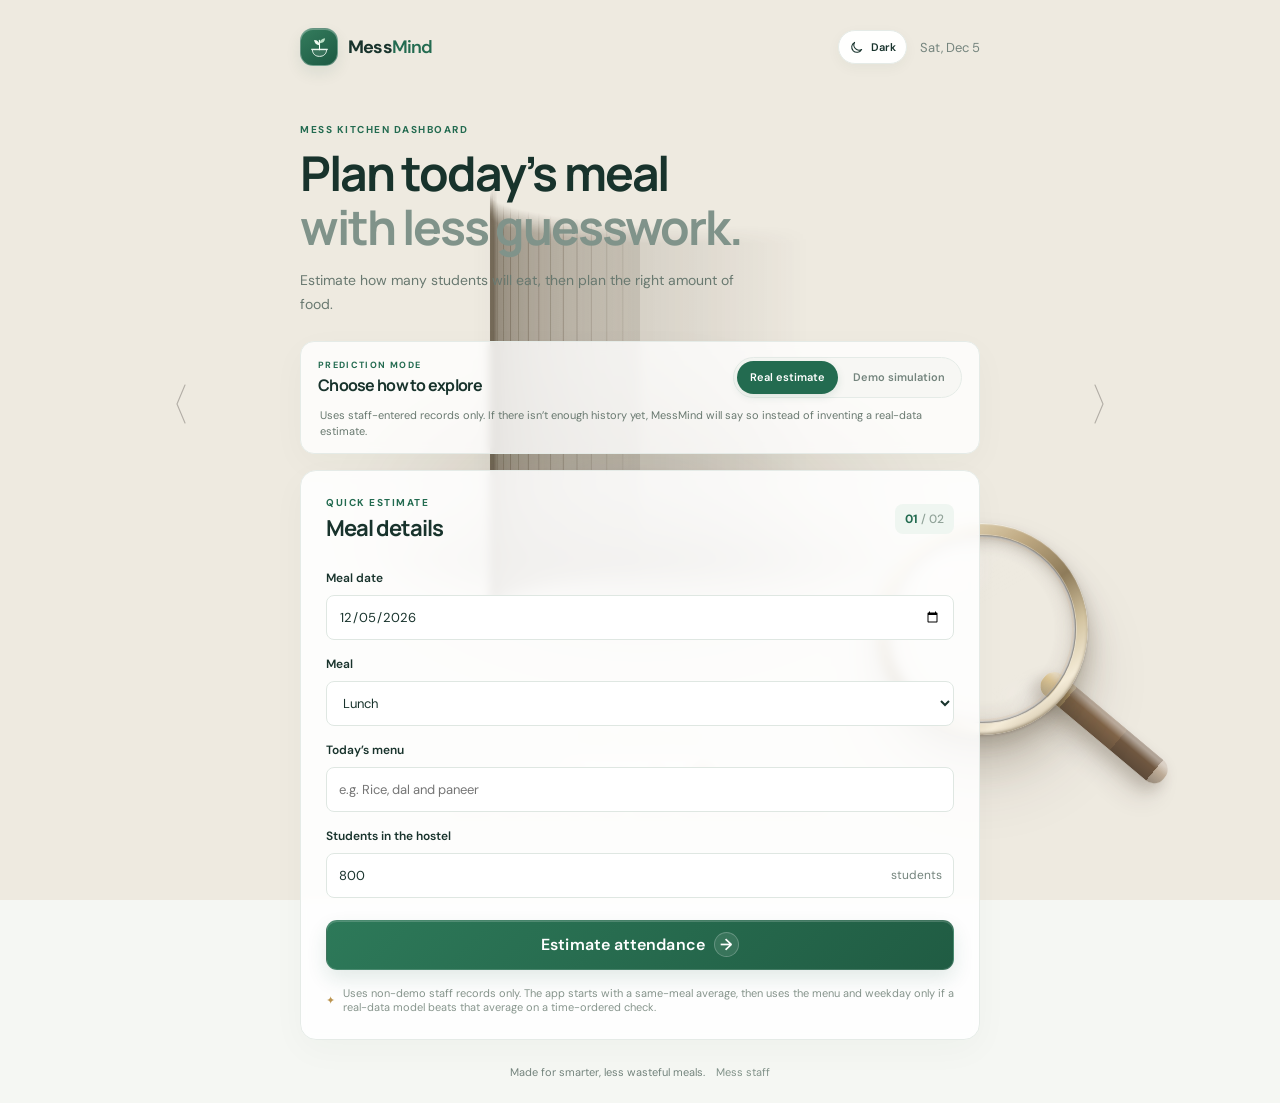
==== commit a092b264: "Add demo simulation and prediction mode UI" ====
--- a/frontend/index.html
+++ b/frontend/index.html
@@ -1,87 +1,155 @@
-<!doctype html>
-<html lang="en">
-  <head>
-    <meta charset="UTF-8" />
-    <meta name="viewport" content="width=device-width, initial-scale=1.0" />
-    <title>MessMind — Meal planner</title>
-    <link rel="stylesheet" href="styles.css" />
-    <link rel="stylesheet" href="effects/sketchbook/threeui.css" />
-    <link rel="stylesheet" href="effects/sketchbook/host.css" />
-    <script>
-      try {
-        const savedTheme = localStorage.getItem('messmind-theme');
-        document.documentElement.dataset.theme = savedTheme ||
-          (matchMedia('(prefers-color-scheme: dark)').matches ? 'dark' : 'light');
-      } catch {
-        document.documentElement.dataset.theme = 'light';
-      }
-    </script>
-  </head>
-  <body>
-    <div class="sketchbook-background" data-sketchbook-mount></div>
-    <main class="app-shell">
-      <header class="topbar">
-        <a class="brand" href="#" aria-label="MessMind home">
-          <span class="brand-mark" aria-hidden="true">
-            <svg viewBox="0 0 40 40" focusable="false">
-              <path class="mark-stem" d="M20 23V10" />
-              <path class="mark-leaf" d="M20 17c-4.6-.5-7-3.2-7.5-7.4 4.8.1 7.4 2.5 7.5 7.4Z" />
-              <path class="mark-leaf mark-leaf-light" d="M20 14c.8-4.1 3.5-6.3 7.7-6.7-.2 4.5-2.8 6.8-7.7 6.7Z" />
-              <path class="mark-bowl" d="M10 23h20c-.8 6.1-4.1 9.2-10 9.2S10.8 29.1 10 23Z" />
-              <path class="mark-rim" d="M9 22.5h22" />
-            </svg>
-          </span>
-          <span class="brand-word">Mess<span>Mind</span></span>
-        </a>
-        <div class="topbar-actions">
-          <button class="theme-toggle" id="theme-toggle" type="button" aria-label="Switch to dark mode" aria-pressed="false" title="Switch to dark mode">
-            <svg class="theme-icon moon-icon" viewBox="0 0 24 24" aria-hidden="true" focusable="false">
-              <path d="M20.2 15.1A8.3 8.3 0 0 1 8.9 3.8 8.4 8.4 0 1 0 20.2 15.1Z" />
-            </svg>
-            <svg class="theme-icon sun-icon" viewBox="0 0 24 24" aria-hidden="true" focusable="false">
-              <circle cx="12" cy="12" r="3.6" />
-              <path d="M12 2v2.1M12 19.9V22M4.93 4.93l1.48 1.48m11.18 11.18 1.48 1.48M2 12h2.1m15.8 0H22M4.93 19.07l1.48-1.48M17.59 6.41l1.48-1.48" />
-            </svg>
-            <span id="theme-label">Dark</span>
-          </button>
-          <span class="today" id="today"></span>
-        </div>
-      </header>
-
-      <section class="welcome">
-        <p class="eyebrow">MESS KITCHEN DASHBOARD</p>
-        <h1>Plan today’s meal<br /><span>with less guesswork.</span></h1>
-        <p class="intro">Estimate how many students will eat, then plan the right amount of food.</p>
-      </section>
-
-      <section class="planner" aria-labelledby="planner-title">
-        <div class="planner-heading">
-          <div><p class="eyebrow">QUICK ESTIMATE</p><h2 id="planner-title">Meal details</h2></div>
-          <span class="step-badge">01 <span>/ 02</span></span>
-        </div>
-        <form id="meal-form">
-          <label for="meal">Meal</label>
-          <select id="meal" name="meal">
-            <option>Lunch</option><option>Dinner</option><option>Breakfast</option>
-          </select>
-          <label for="menu">Today’s menu</label>
-          <input id="menu" name="menu" placeholder="e.g. Rice, dal and paneer" required />
-          <label for="students">Students in the hostel</label>
-          <div class="input-suffix"><input id="students" name="students" type="number" min="1" value="800" required /><span>students</span></div>
-          <button class="estimate-button" type="submit">Estimate attendance <span aria-hidden="true">→</span></button>
-        </form>
-        <p class="note"><span aria-hidden="true">✦</span> Uses approved real records for the same meal. Menu and weekday are not part of the estimate yet; demo records are ignored.</p>
-      </section>
-
-      <section class="result" id="result" aria-live="polite" hidden>
-        <p class="eyebrow" id="result-label">HISTORICAL ESTIMATE</p>
-        <h2><span id="estimate">—</span> <small id="estimate-unit">students expected</small></h2>
-        <p id="result-detail"></p>
-      </section>
-
-      <footer>Made for smarter, less wasteful meals. <a class="staff-link" href="/admin">Mess staff</a></footer>
-    </main>
-    <script src="app.js"></script>
-    <script type="module" src="effects/sketchbook/mount.js"></script>
-  </body>
-</html>
+<!doctype html>
+<html lang="en">
+  <head>
+    <meta charset="UTF-8" />
+    <meta name="viewport" content="width=device-width, initial-scale=1.0" />
+    <title>MessMind — Meal planner</title>
+    <link rel="stylesheet" href="styles.css" />
+    <link rel="stylesheet" href="effects/sketchbook/threeui.css" />
+    <link rel="stylesheet" href="effects/sketchbook/host.css" />
+    <script>
+      try {
+        const savedTheme = localStorage.getItem('messmind-theme');
+        document.documentElement.dataset.theme = savedTheme ||
+          (matchMedia('(prefers-color-scheme: dark)').matches ? 'dark' : 'light');
+      } catch {
+        document.documentElement.dataset.theme = 'light';
+      }
+    </script>
+  </head>
+  <body>
+    <div class="sketchbook-background" data-sketchbook-mount></div>
+    <main class="app-shell">
+      <header class="topbar">
+        <a class="brand" href="#" aria-label="MessMind home">
+          <span class="brand-mark" aria-hidden="true">
+            <svg viewBox="0 0 40 40" focusable="false">
+              <path class="mark-stem" d="M20 23V10" />
+              <path class="mark-leaf" d="M20 17c-4.6-.5-7-3.2-7.5-7.4 4.8.1 7.4 2.5 7.5 7.4Z" />
+              <path class="mark-leaf mark-leaf-light" d="M20 14c.8-4.1 3.5-6.3 7.7-6.7-.2 4.5-2.8 6.8-7.7 6.7Z" />
+              <path class="mark-bowl" d="M10 23h20c-.8 6.1-4.1 9.2-10 9.2S10.8 29.1 10 23Z" />
+              <path class="mark-rim" d="M9 22.5h22" />
+            </svg>
+          </span>
+          <span class="brand-word">Mess<span>Mind</span></span>
+        </a>
+        <div class="topbar-actions">
+          <button class="theme-toggle" id="theme-toggle" type="button" aria-label="Switch to dark mode" aria-pressed="false" title="Switch to dark mode">
+            <svg class="theme-icon moon-icon" viewBox="0 0 24 24" aria-hidden="true" focusable="false">
+              <path d="M20.2 15.1A8.3 8.3 0 0 1 8.9 3.8 8.4 8.4 0 1 0 20.2 15.1Z" />
+            </svg>
+            <svg class="theme-icon sun-icon" viewBox="0 0 24 24" aria-hidden="true" focusable="false">
+              <circle cx="12" cy="12" r="3.6" />
+              <path d="M12 2v2.1M12 19.9V22M4.93 4.93l1.48 1.48m11.18 11.18 1.48 1.48M2 12h2.1m15.8 0H22M4.93 19.07l1.48-1.48M17.59 6.41l1.48-1.48" />
+            </svg>
+            <span id="theme-label">Dark</span>
+          </button>
+          <span class="today" id="today"></span>
+        </div>
+      </header>
+
+      <section class="welcome">
+        <p class="eyebrow">MESS KITCHEN DASHBOARD</p>
+        <h1>Plan today’s meal<br /><span>with less guesswork.</span></h1>
+        <p class="intro">Estimate how many students will eat, then plan the right amount of food.</p>
+      </section>
+
+      <section class="mode-picker" aria-labelledby="mode-picker-title">
+        <div class="mode-picker-heading">
+          <div><p class="eyebrow">PREDICTION MODE</p><h2 id="mode-picker-title">Choose how to explore</h2></div>
+          <div class="mode-options" role="group" aria-label="Choose prediction mode">
+            <button class="mode-option is-active" id="real-mode-button" type="button" aria-pressed="true">Real estimate</button>
+            <button class="mode-option" id="demo-mode-button" type="button" aria-pressed="false">Demo simulation</button>
+          </div>
+        </div>
+        <p class="mode-description" id="mode-description">Uses staff-entered records only. If there isn’t enough history yet, MessMind will say so instead of inventing a real-data estimate.</p>
+      </section>
+
+      <section class="planner" aria-labelledby="planner-title" data-mode-panel="real">
+        <div class="planner-heading">
+          <div><p class="eyebrow">QUICK ESTIMATE</p><h2 id="planner-title">Meal details</h2></div>
+          <span class="step-badge">01 <span>/ 02</span></span>
+        </div>
+        <form id="meal-form">
+          <label for="forecast-date">Meal date</label>
+          <input id="forecast-date" name="meal_date" type="date" required />
+          <label for="meal">Meal</label>
+          <select id="meal" name="meal">
+            <option>Lunch</option><option>Dinner</option><option>Breakfast</option><option>Snacks</option>
+          </select>
+          <label for="menu">Today’s menu</label>
+          <input id="menu" name="menu" placeholder="e.g. Rice, dal and paneer" required />
+          <label for="students">Students in the hostel</label>
+          <div class="input-suffix"><input id="students" name="students" type="number" min="1" value="800" required /><span>students</span></div>
+          <button class="estimate-button" type="submit">Estimate attendance <span aria-hidden="true">→</span></button>
+        </form>
+        <p class="note"><span aria-hidden="true">✦</span> Uses non-demo staff records only. The app starts with a same-meal average, then uses the menu and weekday only if a real-data model beats that average on a time-ordered check.</p>
+      </section>
+
+      <section class="result" id="result" aria-live="polite" data-mode-panel="real" hidden>
+        <p class="eyebrow" id="result-label">HISTORICAL ESTIMATE</p>
+        <h2><span id="estimate">—</span> <small id="estimate-unit">students expected</small></h2>
+        <p id="result-detail"></p>
+        <p class="historical-waste" id="historical-waste"></p>
+      </section>
+
+      <section class="planner demo-planner" aria-labelledby="demo-title" data-mode-panel="demo" hidden>
+        <div class="planner-heading">
+          <div><p class="eyebrow">HACKATHON DEMO</p><h2 id="demo-title">Try a meal simulation</h2></div>
+          <span class="simulation-pill">SIMULATED</span>
+        </div>
+        <p class="section-intro">Explore how MessMind could estimate meal attendance and food waste from a menu. Every training value and result here is generated for demonstration.</p>
+        <form id="demo-form">
+          <div class="field-grid">
+            <div><label for="demo-day">Weekday</label><select id="demo-day" name="day"></select></div>
+            <div><label for="demo-meal">Meal</label><select id="demo-meal" name="meal"></select></div>
+          </div>
+          <label for="demo-students">Students eligible in this simulation</label>
+          <div class="input-suffix"><input id="demo-students" name="students" type="number" min="1" max="10000" value="1000" required /><span>students</span></div>
+          <div class="demo-menu-box"><span>Menu from the provided plan · <b id="demo-time"></b></span><p id="demo-menu">Loading menu…</p></div>
+          <button class="estimate-button" id="demo-submit" type="submit">Run simulated prediction <span aria-hidden="true">→</span></button>
+          <button class="secondary-button report-button" id="weekly-report-button" type="button">View 7-day demo report</button>
+          <p class="form-message demo-error" id="demo-message" aria-live="polite"></p>
+        </form>
+        <div class="demo-assumptions">
+          <strong>What is simulated?</strong>
+          <p>The weekday menu is repeated across eight generated weeks, starting with 1,000 eligible students. Suggested servings add an 8% reserve. Simulated waste assumes cooked servings of 0.38 kg for breakfast, 0.60 kg for lunch, 0.18 kg for snacks, and 0.55 kg for dinner, plus a generated 6%–11% preparation reserve and 20–55 g of plate leftovers. None are measured mess data. Sunday lunch is blank in the supplied plan.</p>
+        </div>
+      </section>
+
+      <section class="result demo-result" id="demo-result" aria-live="polite" data-mode-panel="demo" hidden>
+        <p class="eyebrow">SIMULATED PREDICTION</p>
+        <h2><span id="demo-expected">—</span> <small>students expected</small></h2>
+        <p class="demo-range" id="demo-range"></p>
+        <div class="demo-metrics">
+          <div><span>Suggested portions</span><strong id="demo-portions">—</strong></div>
+          <div><span>Estimated food waste</span><strong><span id="demo-waste">—</span> kg</strong></div>
+        </div>
+        <p id="demo-result-detail"></p>
+        <p class="synthetic-evaluation" id="synthetic-evaluation"></p>
+      </section>
+
+      <section class="result weekly-report" id="weekly-report" aria-labelledby="weekly-report-title" data-mode-panel="demo" hidden>
+        <p class="eyebrow">SIMULATED REPORT</p>
+        <h2 id="weekly-report-title">Seven-day menu outlook</h2>
+        <div class="demo-metrics">
+          <div><span>Estimated meal servings</span><strong id="weekly-servings">—</strong></div>
+          <div><span>Estimated food waste</span><strong><span id="weekly-waste">—</span> kg</strong></div>
+        </div>
+        <p id="weekly-highest" class="demo-range"></p>
+        <div class="table-wrap">
+          <table class="report-table">
+            <thead><tr><th>Day</th><th>Meal servings*</th><th>Estimated waste</th></tr></thead>
+            <tbody id="weekly-days"></tbody>
+          </table>
+        </div>
+        <p class="synthetic-evaluation" id="weekly-note"></p>
+      </section>
+
+      <footer>Made for smarter, less wasteful meals. <a class="staff-link" href="/admin">Mess staff</a></footer>
+    </main>
+    <script src="app.js"></script>
+    <script src="demo.js"></script>
+    <script type="module" src="effects/sketchbook/mount.js"></script>
+  </body>
+</html>
--- a/frontend/styles.css
+++ b/frontend/styles.css
@@ -1,220 +1,267 @@
-@import url('https://fonts.googleapis.com/css2?family=DM+Sans:wght@400;500;600;700&family=Manrope:wght@400;500;600;700;800&display=swap');
-
-:root { color-scheme: light; --ink: #18332c; --muted: #74847d; --green: #236b50; --green-solid: #236b50; --line: #e5ebe7; --paper: rgba(255,255,255,.96); --planner-surface: rgba(255,255,255,.88); --canvas: #f5f7f3; --input-bg: #fff; --input-border: #dfe7e2; --body-copy: #697970; --note-copy: #87958d; --soft-green: #eff6f1; --headline-soft: #80938a; --result-bg: #edf5ef; --result-border: #dcebe0; --sketchbook-wash: rgba(245,247,243,.14); --focus-ring: #236b5012; --card-shadow: 0 10px 35px #1a3d2d08; }
-* { box-sizing: border-box; }
-body { margin: 0; min-height: 100vh; background: var(--canvas); color: var(--ink); font-family: 'DM Sans', sans-serif; transition: background-color .24s ease, color .24s ease; }
-.app-shell { width: min(100% - 40px, 680px); margin: 0 auto; padding: 28px 0 24px; }
-.topbar { display: flex; align-items: center; justify-content: space-between; }
-.brand { display: inline-flex; align-items: center; gap: 10px; color: var(--ink); text-decoration: none; font-weight: 700; font-size: 17px; }
-.brand-mark { display: grid; place-items: center; width: 38px; height: 38px; color: #f7fff9; background: linear-gradient(145deg, #347c5d, #1c5942); border: 1px solid #ffffff50; border-radius: 13px; box-shadow: 0 7px 16px #1a493317, inset 0 1px #ffffff45; }
-.brand-mark svg { width: 29px; height: 29px; overflow: visible; }
-.mark-stem, .mark-rim { fill: none; stroke: currentColor; stroke-width: 1.45; stroke-linecap: round; stroke-linejoin: round; }
-.mark-leaf { fill: #eef9f0; }
-.mark-leaf-light { fill: #b9dfc5; }
-.mark-bowl { fill: #ffffff18; stroke: currentColor; stroke-width: 1.25; stroke-linejoin: round; }
-.brand-word { letter-spacing: -.045em; font-size: 18px; }
-.brand-word > span { color: var(--green); font-weight: 600; }
-.topbar-actions { display: flex; align-items: center; gap: 13px; }
-.today { color: var(--muted); font-size: 13px; }
-.welcome { padding: 57px 0 25px; }
-.eyebrow { color: var(--green); font-size: 10px; font-weight: 700; letter-spacing: .15em; margin: 0 0 10px; }
-h1, h2 { font-family: Manrope, sans-serif; letter-spacing: -.045em; }
-h1 { font-size: clamp(34px, 7vw, 48px); line-height: 1.13; margin: 0; font-weight: 700; }
-h1 span { color: var(--headline-soft); }
-.intro { color: var(--body-copy); line-height: 1.65; max-width: 440px; margin: 15px 0 0; font-size: 14px; }
-.planner, .result { background: var(--paper); border: 1px solid var(--line); border-radius: 16px; padding: 25px; box-shadow: var(--card-shadow); }
-.planner { background: var(--planner-surface); -webkit-backdrop-filter: blur(5px) saturate(1.03); backdrop-filter: blur(5px) saturate(1.03); }
-.planner-heading { display: flex; align-items: center; justify-content: space-between; margin-bottom: 20px; }
-.planner-heading .eyebrow { margin-bottom: 4px; }
-h2 { font-size: 22px; margin: 0; }
-.step-badge { color: var(--green); background: var(--soft-green); padding: 7px 10px; border-radius: 8px; font-size: 12px; font-weight: 700; }
-.step-badge span { color: #91a399; font-weight: 500; }
-form { display: grid; gap: 9px; }
-label { font-size: 12px; font-weight: 600; margin-top: 7px; }
-input, select { width: 100%; min-height: 45px; border: 1px solid var(--input-border); border-radius: 8px; padding: 0 12px; color: var(--ink); background: var(--input-bg); font: inherit; font-size: 13px; outline: none; }
-input:focus, select:focus { border-color: #78a68f; box-shadow: 0 0 0 3px var(--focus-ring); }
-.input-suffix { position: relative; }
-.input-suffix input { padding-right: 75px; }
-.input-suffix span { position: absolute; right: 12px; top: 50%; transform: translateY(-50%); color: var(--muted); font-size: 12px; }
-button { min-height: 47px; margin-top: 11px; border: 0; border-radius: 8px; background: var(--green); color: white; font: inherit; font-weight: 600; cursor: pointer; transition: background .15s, transform .15s; }
-button:hover { background: #1c5942; transform: translateY(-1px); }
-button:disabled { cursor: wait; opacity: .75; transform: none; }
-button span { margin-left: 6px; font-size: 17px; }
-.note { display: flex; gap: 8px; align-items: center; color: var(--note-copy); font-size: 11px; margin: 16px 0 0; }
-.note span { color: #bc9551; }
-.result { margin-top: 14px; background: var(--result-bg); border-color: var(--result-border); }
-.result h2 { font-size: 29px; }
-.result h2 small { font: 500 13px 'DM Sans', sans-serif; letter-spacing: 0; }
-.result p:last-child { color: var(--body-copy); font-size: 13px; margin-bottom: 0; }
-.record-planner { margin-top: 16px; }
-.record-planner .planner-heading { align-items: flex-start; }
-.section-intro { color: #74847d; font-size: 12px; line-height: 1.6; margin: -8px 0 17px; }
-.secondary-button { min-height: 34px; margin: 0; padding: 0 11px; color: var(--green); background: #eff6f1; font-size: 11px; }
-.secondary-button:hover { color: white; }
-.field-grid { display: grid; grid-template-columns: 1fr 1fr; gap: 12px; }
-.demo-toggle { display: flex; align-items: center; gap: 8px; color: #697970; font-weight: 500; }
-.demo-toggle input { width: 16px; min-height: 16px; margin: 0; accent-color: var(--green); }
-.form-message { min-height: 15px; margin: 0; color: var(--green); font-size: 12px; }
-.records-heading { display: flex; align-items: baseline; justify-content: space-between; margin: 25px 0 10px; }
-.records-heading h3 { font: 700 15px Manrope, sans-serif; margin: 0; }
-.records-heading span { color: var(--muted); font-size: 11px; }
-.table-wrap { overflow-x: auto; }
-table { width: 100%; border-collapse: collapse; font-size: 12px; text-align: left; }
-th { color: #86958d; font-weight: 600; padding: 9px 7px; border-bottom: 1px solid var(--line); white-space: nowrap; }
-td { color: #50645a; padding: 11px 7px; border-bottom: 1px solid #edf1ee; }
-td:first-child { white-space: nowrap; }
-.record-menu { color: var(--muted); font-size: 11px; margin-top: 3px; }
-.record-type { color: #8d6b25; background: #fbf4e4; border-radius: 99px; padding: 4px 7px; font-size: 10px; font-weight: 700; white-space: nowrap; }
-.record-type.real { color: var(--green); background: #eff6f1; }
-.edit-record { min-height: 28px; margin: 0; padding: 0 8px; background: transparent; color: var(--green); font-size: 10px; }
-.edit-record:hover { background: #eff6f1; color: #1c5942; transform: none; }
-.remove-record { min-height: 28px; margin: 0; padding: 0 8px; background: transparent; color: #9a5b50; font-size: 10px; }
-.remove-record:hover { background: #fbefed; color: #8b4034; transform: none; }
-.empty-records { color: #89968f; font-size: 12px; padding: 5px 7px; }
-footer { color: var(--muted); text-align: center; font-size: 11px; padding-top: 25px; }
-.staff-link { color: #82938a; margin-left: 8px; text-decoration: none; }
-.staff-link:hover { color: var(--green); text-decoration: underline; }
-.admin-note { color: #74847d; font-size: 12px; line-height: 1.6; margin: -8px 0 18px; }
-.admin-record-table { margin-top: 14px; }
-@media (max-width: 520px) { .app-shell { width: min(100% - 28px, 680px); padding-top: 18px; } .welcome { padding-top: 43px; } .planner, .result { padding: 20px; } .today { font-size: 11px; } }
-
-.theme-toggle {
-  display: inline-flex;
-  min-height: 34px;
-  margin: 0;
-  padding: 0 10px;
-  align-items: center;
-  justify-content: center;
-  gap: 7px;
-  border: 1px solid var(--line);
-  border-radius: 999px;
-  background: var(--paper);
-  color: var(--ink);
-  box-shadow: 0 4px 14px #1a3d2d0b;
-  font-size: 11px;
-  font-weight: 600;
-  transition: color .18s, background .18s, border-color .18s, transform .18s;
-}
-
-.theme-toggle:hover {
-  background: var(--soft-green);
-  color: var(--green);
-  transform: translateY(-1px);
-}
-
-.theme-toggle:focus-visible,
-.estimate-button:focus-visible {
-  outline: 3px solid color-mix(in srgb, var(--green) 35%, transparent);
-  outline-offset: 3px;
-}
-
-.theme-icon {
-  width: 15px;
-  height: 15px;
-  fill: none;
-  stroke: currentColor;
-  stroke-width: 1.7;
-  stroke-linecap: round;
-  stroke-linejoin: round;
-}
-
-.sun-icon { display: none; }
-.theme-toggle span { margin: 0; font-size: 11px; }
-
-.estimate-button {
-  position: relative;
-  display: flex;
-  min-height: 50px;
-  margin-top: 13px;
-  align-items: center;
-  justify-content: center;
-  gap: 9px;
-  overflow: hidden;
-  border: 1px solid #ffffff24;
-  border-radius: 11px;
-  background: linear-gradient(135deg, #2d7959, #205c43);
-  box-shadow: 0 9px 20px #1b5d421f, inset 0 1px #ffffff2e;
-  letter-spacing: .005em;
-  transition: background .18s, box-shadow .18s, transform .18s;
-}
-
-.estimate-button::before {
-  position: absolute;
-  inset: 0;
-  background: linear-gradient(110deg, transparent 28%, #ffffff20 49%, transparent 70%);
-  content: "";
-  transform: translateX(-120%);
-  transition: transform .55s ease;
-}
-
-.estimate-button:hover {
-  background: linear-gradient(135deg, #328363, #23694c);
-  box-shadow: 0 12px 24px #1b5d4230, inset 0 1px #ffffff35;
-  transform: translateY(-2px);
-}
-
-.estimate-button:hover::before { transform: translateX(120%); }
-.estimate-button:active { transform: translateY(0); }
-
-.estimate-button span {
-  display: inline-grid;
-  width: 25px;
-  height: 25px;
-  margin: 0;
-  place-items: center;
-  border: 1px solid #ffffff38;
-  border-radius: 50%;
-  background: #ffffff18;
-  font-size: 16px;
-  transition: transform .18s;
-}
-
-.estimate-button:hover span { transform: translateX(2px); }
-
-:root[data-theme="dark"] {
-  color-scheme: dark;
-  --ink: #e8efe9;
-  --muted: #a9b8ae;
-  --green: #acd7b9;
-  --green-solid: #327653;
-  --line: #394a40;
-  --paper: rgba(25, 37, 30, .96);
-  --planner-surface: rgba(25, 37, 30, .86);
-  --canvas: #111a15;
-  --input-bg: #17231c;
-  --input-border: #405448;
-  --body-copy: #c2cec5;
-  --note-copy: #a9b8ad;
-  --soft-green: #263a2f;
-  --headline-soft: #bed0c4;
-  --result-bg: #20342a;
-  --result-border: #3c5544;
-  --sketchbook-wash: rgba(12, 21, 16, .36);
-  --focus-ring: rgba(111, 190, 143, .23);
-  --card-shadow: 0 18px 42px rgba(0, 0, 0, .32);
-}
-
-:root[data-theme="dark"] .moon-icon { display: none; }
-:root[data-theme="dark"] .sun-icon { display: block; }
-:root[data-theme="dark"] .theme-toggle { box-shadow: 0 5px 16px #0005; }
-:root[data-theme="dark"] .estimate-button {
-  background: linear-gradient(135deg, #39835d, #286545);
-  box-shadow: 0 9px 22px #0004, inset 0 1px #ffffff2e;
-}
-:root[data-theme="dark"] .estimate-button:hover {
-  background: linear-gradient(135deg, #45966c, #327653);
-}
-
-@media (max-width: 520px) {
-  .theme-toggle { width: 34px; min-width: 34px; padding: 0; }
-  .theme-toggle span { display: none; }
-  .topbar-actions { gap: 9px; }
-}
-
-@media (prefers-reduced-motion: reduce) {
-  body,
-  .theme-toggle,
-  .estimate-button,
-  .estimate-button::before,
-  .estimate-button span { transition: none; }
-}
+@import url('https://fonts.googleapis.com/css2?family=DM+Sans:wght@400;500;600;700&family=Manrope:wght@400;500;600;700;800&display=swap');
+
+:root { color-scheme: light; --ink: #18332c; --muted: #74847d; --green: #236b50; --green-solid: #236b50; --line: #e5ebe7; --paper: rgba(255,255,255,.96); --planner-surface: rgba(255,255,255,.88); --canvas: #f5f7f3; --input-bg: #fff; --input-border: #dfe7e2; --body-copy: #697970; --note-copy: #87958d; --soft-green: #eff6f1; --headline-soft: #80938a; --result-bg: #edf5ef; --result-border: #dcebe0; --sketchbook-wash: rgba(245,247,243,.14); --focus-ring: #236b5012; --card-shadow: 0 10px 35px #1a3d2d08; }
+* { box-sizing: border-box; }
+body { margin: 0; min-height: 100vh; background: var(--canvas); color: var(--ink); font-family: 'DM Sans', sans-serif; transition: background-color .24s ease, color .24s ease; }
+.app-shell { width: min(100% - 40px, 680px); margin: 0 auto; padding: 28px 0 24px; }
+.topbar { display: flex; align-items: center; justify-content: space-between; }
+.brand { display: inline-flex; align-items: center; gap: 10px; color: var(--ink); text-decoration: none; font-weight: 700; font-size: 17px; }
+.brand-mark { display: grid; place-items: center; width: 38px; height: 38px; color: #f7fff9; background: linear-gradient(145deg, #347c5d, #1c5942); border: 1px solid #ffffff50; border-radius: 13px; box-shadow: 0 7px 16px #1a493317, inset 0 1px #ffffff45; }
+.brand-mark svg { width: 29px; height: 29px; overflow: visible; }
+.mark-stem, .mark-rim { fill: none; stroke: currentColor; stroke-width: 1.45; stroke-linecap: round; stroke-linejoin: round; }
+.mark-leaf { fill: #eef9f0; }
+.mark-leaf-light { fill: #b9dfc5; }
+.mark-bowl { fill: #ffffff18; stroke: currentColor; stroke-width: 1.25; stroke-linejoin: round; }
+.brand-word { letter-spacing: -.045em; font-size: 18px; }
+.brand-word > span { color: var(--green); font-weight: 600; }
+.topbar-actions { display: flex; align-items: center; gap: 13px; }
+.today { color: var(--muted); font-size: 13px; }
+.welcome { padding: 57px 0 25px; }
+.eyebrow { color: var(--green); font-size: 10px; font-weight: 700; letter-spacing: .15em; margin: 0 0 10px; }
+h1, h2 { font-family: Manrope, sans-serif; letter-spacing: -.045em; }
+h1 { font-size: clamp(34px, 7vw, 48px); line-height: 1.13; margin: 0; font-weight: 700; }
+h1 span { color: var(--headline-soft); }
+.intro { color: var(--body-copy); line-height: 1.65; max-width: 440px; margin: 15px 0 0; font-size: 14px; }
+.mode-picker { margin: 0 0 16px; padding: 15px 17px 13px; border: 1px solid var(--line); border-radius: 14px; background: color-mix(in srgb, var(--paper) 83%, transparent); box-shadow: var(--card-shadow); -webkit-backdrop-filter: blur(5px); backdrop-filter: blur(5px); }
+.mode-picker-heading { display: flex; align-items: center; justify-content: space-between; gap: 14px; }
+.mode-picker .eyebrow { margin: 0 0 3px; font-size: 9px; }
+.mode-picker h2 { font-size: 16px; }
+.mode-options { display: inline-flex; flex: 0 0 auto; padding: 3px; gap: 2px; border: 1px solid var(--line); border-radius: 999px; background: color-mix(in srgb, var(--canvas) 80%, transparent); }
+.mode-option { min-height: 33px; margin: 0; padding: 0 12px; border: 1px solid transparent; border-radius: 999px; background: transparent; color: var(--muted); font-size: 11px; font-weight: 600; white-space: nowrap; }
+.mode-option:hover { color: var(--ink); background: var(--soft-green); transform: none; }
+.mode-option.is-active { color: #fff; background: var(--green-solid); box-shadow: 0 3px 8px #1b5d421f; }
+.mode-option.is-active:hover { color: #fff; background: var(--green-solid); }
+.mode-option:focus-visible { outline: 3px solid color-mix(in srgb, var(--green) 35%, transparent); outline-offset: 2px; }
+.mode-description { color: var(--body-copy); margin: 9px 2px 0; font-size: 11px; line-height: 1.5; }
+.planner, .result { background: var(--paper); border: 1px solid var(--line); border-radius: 16px; padding: 25px; box-shadow: var(--card-shadow); }
+.planner { background: var(--planner-surface); -webkit-backdrop-filter: blur(5px) saturate(1.03); backdrop-filter: blur(5px) saturate(1.03); }
+.planner-heading { display: flex; align-items: center; justify-content: space-between; margin-bottom: 20px; }
+.planner-heading .eyebrow { margin-bottom: 4px; }
+h2 { font-size: 22px; margin: 0; }
+.step-badge { color: var(--green); background: var(--soft-green); padding: 7px 10px; border-radius: 8px; font-size: 12px; font-weight: 700; }
+.step-badge span { color: #91a399; font-weight: 500; }
+form { display: grid; gap: 9px; }
+label { font-size: 12px; font-weight: 600; margin-top: 7px; }
+input, select { width: 100%; min-height: 45px; border: 1px solid var(--input-border); border-radius: 8px; padding: 0 12px; color: var(--ink); background: var(--input-bg); font: inherit; font-size: 13px; outline: none; }
+input:focus, select:focus { border-color: #78a68f; box-shadow: 0 0 0 3px var(--focus-ring); }
+.input-suffix { position: relative; }
+.input-suffix input { padding-right: 75px; }
+.input-suffix span { position: absolute; right: 12px; top: 50%; transform: translateY(-50%); color: var(--muted); font-size: 12px; }
+button { min-height: 47px; margin-top: 11px; border: 0; border-radius: 8px; background: var(--green); color: white; font: inherit; font-weight: 600; cursor: pointer; transition: background .15s, transform .15s; }
+button:hover { background: #1c5942; transform: translateY(-1px); }
+button:disabled { cursor: wait; opacity: .75; transform: none; }
+button span { margin-left: 6px; font-size: 17px; }
+.note { display: flex; gap: 8px; align-items: center; color: var(--note-copy); font-size: 11px; margin: 16px 0 0; }
+.note span { color: #bc9551; }
+.result { margin-top: 14px; background: var(--result-bg); border-color: var(--result-border); }
+.result h2 { font-size: 29px; }
+.result h2 small { font: 500 13px 'DM Sans', sans-serif; letter-spacing: 0; }
+.result p:last-child { color: var(--body-copy); font-size: 13px; margin-bottom: 0; }
+.record-planner { margin-top: 16px; }
+.record-planner .planner-heading { align-items: flex-start; }
+.section-intro { color: #74847d; font-size: 12px; line-height: 1.6; margin: -8px 0 17px; }
+.secondary-button { min-height: 34px; margin: 0; padding: 0 11px; color: var(--green); background: #eff6f1; font-size: 11px; }
+.secondary-button:hover { color: white; }
+.field-grid { display: grid; grid-template-columns: 1fr 1fr; gap: 12px; }
+.demo-toggle { display: flex; align-items: center; gap: 8px; color: #697970; font-weight: 500; }
+.demo-toggle input { width: 16px; min-height: 16px; margin: 0; accent-color: var(--green); }
+.form-message { min-height: 15px; margin: 0; color: var(--green); font-size: 12px; }
+.records-heading { display: flex; align-items: baseline; justify-content: space-between; margin: 25px 0 10px; }
+.records-heading h3 { font: 700 15px Manrope, sans-serif; margin: 0; }
+.records-heading span { color: var(--muted); font-size: 11px; }
+.table-wrap { overflow-x: auto; }
+table { width: 100%; border-collapse: collapse; font-size: 12px; text-align: left; }
+th { color: #86958d; font-weight: 600; padding: 9px 7px; border-bottom: 1px solid var(--line); white-space: nowrap; }
+td { color: #50645a; padding: 11px 7px; border-bottom: 1px solid #edf1ee; }
+td:first-child { white-space: nowrap; }
+.record-menu { color: var(--muted); font-size: 11px; margin-top: 3px; }
+.record-type { color: #8d6b25; background: #fbf4e4; border-radius: 99px; padding: 4px 7px; font-size: 10px; font-weight: 700; white-space: nowrap; }
+.record-type.real { color: var(--green); background: #eff6f1; }
+.edit-record { min-height: 28px; margin: 0; padding: 0 8px; background: transparent; color: var(--green); font-size: 10px; }
+.edit-record:hover { background: #eff6f1; color: #1c5942; transform: none; }
+.remove-record { min-height: 28px; margin: 0; padding: 0 8px; background: transparent; color: #9a5b50; font-size: 10px; }
+.remove-record:hover { background: #fbefed; color: #8b4034; transform: none; }
+.empty-records { color: #89968f; font-size: 12px; padding: 5px 7px; }
+footer { color: var(--muted); text-align: center; font-size: 11px; padding-top: 25px; }
+.staff-link { color: #82938a; margin-left: 8px; text-decoration: none; }
+.staff-link:hover { color: var(--green); text-decoration: underline; }
+.admin-note { color: #74847d; font-size: 12px; line-height: 1.6; margin: -8px 0 18px; }
+.admin-record-table { margin-top: 14px; }
+.readiness-card { margin: 0 0 18px; padding: 13px 14px; border: 1px solid var(--line); border-radius: 10px; background: color-mix(in srgb, var(--soft-green) 72%, transparent); }
+.readiness-card strong { color: var(--ink); font-size: 12px; }
+.readiness-card p { color: var(--body-copy); font-size: 11px; line-height: 1.55; margin: 5px 0 10px; }
+.readiness-track { display: grid; grid-template-columns: 1fr 1fr; gap: 10px; }
+.readiness-track > div { display: grid; gap: 5px; }
+.readiness-track small { color: var(--muted); font-size: 9px; }
+.readiness-track span { position: relative; height: 6px; overflow: hidden; border-radius: 99px; background: var(--line); }
+.readiness-track span::after { position: absolute; inset: 0 auto 0 0; width: var(--progress, 0%); border-radius: inherit; background: var(--green); content: ""; transition: width .2s ease; }
+.optional-label { color: var(--muted); font-size: 10px; font-weight: 400; }
+.records-tools { display: flex; align-items: center; gap: 10px; }
+.download-button { display: inline-flex; align-items: center; justify-content: center; text-decoration: none; }
+.demo-planner { margin-top: 16px; }
+.simulation-pill { color: #7a5b1d; background: #f8f0d9; border: 1px solid #eddfb9; border-radius: 999px; padding: 7px 9px; font-size: 9px; font-weight: 800; letter-spacing: .08em; white-space: nowrap; }
+.demo-menu-box { border: 1px solid var(--input-border); border-radius: 9px; padding: 11px 12px; background: color-mix(in srgb, var(--input-bg) 84%, transparent); }
+.demo-menu-box > span { display: block; color: var(--muted); font-size: 10px; font-weight: 700; letter-spacing: .06em; text-transform: uppercase; }
+.demo-menu-box p { color: var(--ink); font-size: 12px; line-height: 1.55; margin: 5px 0 0; }
+.demo-assumptions { margin-top: 17px; padding: 13px 14px; border-radius: 10px; background: color-mix(in srgb, var(--soft-green) 78%, transparent); color: var(--body-copy); font-size: 11px; line-height: 1.55; }
+.demo-assumptions strong { color: var(--ink); font-size: 11px; }
+.demo-assumptions p { margin: 5px 0 0; }
+.demo-error { margin-top: 3px; }
+.report-button { justify-self: stretch; }
+.demo-result { margin-top: 12px; }
+.weekly-report { margin-top: 12px; }
+.weekly-report h2 { font-size: 21px; }
+.report-table { margin-top: 5px; }
+.report-table td { color: var(--body-copy); border-bottom-color: var(--line); }
+.demo-range { color: var(--muted); font-size: 12px; margin: 5px 0 15px; }
+.demo-metrics { display: grid; grid-template-columns: 1fr 1fr; gap: 10px; margin: 15px 0; }
+.demo-metrics > div { display: grid; gap: 5px; padding: 12px; border: 1px solid var(--result-border); border-radius: 10px; background: color-mix(in srgb, var(--paper) 60%, transparent); }
+.demo-metrics > div > span { color: var(--muted); font-size: 10px; }
+.demo-metrics strong { color: var(--green); font: 700 19px Manrope, sans-serif; }
+.synthetic-evaluation { border-top: 1px solid var(--result-border); padding-top: 12px; font-size: 11px !important; line-height: 1.6; }
+:root[data-theme="dark"] .simulation-pill { color: #ecd7a1; background: #3a3220; border-color: #66552f; }
+@media (max-width: 520px) { .app-shell { width: min(100% - 28px, 680px); padding-top: 18px; } .welcome { padding-top: 43px; } .planner, .result { padding: 20px; } .today { font-size: 11px; } }
+@media (max-width: 520px) { .mode-picker { padding: 14px; } .mode-picker-heading { align-items: flex-start; flex-direction: column; gap: 10px; } .mode-options { width: 100%; } .mode-option { flex: 1; padding: 0 8px; } }
+
+.theme-toggle {
+  display: inline-flex;
+  min-height: 34px;
+  margin: 0;
+  padding: 0 10px;
+  align-items: center;
+  justify-content: center;
+  gap: 7px;
+  border: 1px solid var(--line);
+  border-radius: 999px;
+  background: var(--paper);
+  color: var(--ink);
+  box-shadow: 0 4px 14px #1a3d2d0b;
+  font-size: 11px;
+  font-weight: 600;
+  transition: color .18s, background .18s, border-color .18s, transform .18s;
+}
+
+.theme-toggle:hover {
+  background: var(--soft-green);
+  color: var(--green);
+  transform: translateY(-1px);
+}
+
+.theme-toggle:focus-visible,
+.estimate-button:focus-visible {
+  outline: 3px solid color-mix(in srgb, var(--green) 35%, transparent);
+  outline-offset: 3px;
+}
+
+.theme-icon {
+  width: 15px;
+  height: 15px;
+  fill: none;
+  stroke: currentColor;
+  stroke-width: 1.7;
+  stroke-linecap: round;
+  stroke-linejoin: round;
+}
+
+.sun-icon { display: none; }
+.theme-toggle span { margin: 0; font-size: 11px; }
+
+.estimate-button {
+  position: relative;
+  display: flex;
+  min-height: 50px;
+  margin-top: 13px;
+  align-items: center;
+  justify-content: center;
+  gap: 9px;
+  overflow: hidden;
+  border: 1px solid #ffffff24;
+  border-radius: 11px;
+  background: linear-gradient(135deg, #2d7959, #205c43);
+  box-shadow: 0 9px 20px #1b5d421f, inset 0 1px #ffffff2e;
+  letter-spacing: .005em;
+  transition: background .18s, box-shadow .18s, transform .18s;
+}
+
+.estimate-button::before {
+  position: absolute;
+  inset: 0;
+  background: linear-gradient(110deg, transparent 28%, #ffffff20 49%, transparent 70%);
+  content: "";
+  transform: translateX(-120%);
+  transition: transform .55s ease;
+}
+
+.estimate-button:hover {
+  background: linear-gradient(135deg, #328363, #23694c);
+  box-shadow: 0 12px 24px #1b5d4230, inset 0 1px #ffffff35;
+  transform: translateY(-2px);
+}
+
+.estimate-button:hover::before { transform: translateX(120%); }
+.estimate-button:active { transform: translateY(0); }
+
+.estimate-button span {
+  display: inline-grid;
+  width: 25px;
+  height: 25px;
+  margin: 0;
+  place-items: center;
+  border: 1px solid #ffffff38;
+  border-radius: 50%;
+  background: #ffffff18;
+  font-size: 16px;
+  transition: transform .18s;
+}
+
+.estimate-button:hover span { transform: translateX(2px); }
+
+:root[data-theme="dark"] {
+  color-scheme: dark;
+  --ink: #e8efe9;
+  --muted: #a9b8ae;
+  --green: #acd7b9;
+  --green-solid: #327653;
+  --line: #394a40;
+  --paper: rgba(25, 37, 30, .96);
+  --planner-surface: rgba(25, 37, 30, .86);
+  --canvas: #111a15;
+  --input-bg: #17231c;
+  --input-border: #405448;
+  --body-copy: #c2cec5;
+  --note-copy: #a9b8ad;
+  --soft-green: #263a2f;
+  --headline-soft: #bed0c4;
+  --result-bg: #20342a;
+  --result-border: #3c5544;
+  --sketchbook-wash: rgba(12, 21, 16, .36);
+  --focus-ring: rgba(111, 190, 143, .23);
+  --card-shadow: 0 18px 42px rgba(0, 0, 0, .32);
+}
+
+:root[data-theme="dark"] .moon-icon { display: none; }
+:root[data-theme="dark"] .sun-icon { display: block; }
+:root[data-theme="dark"] .theme-toggle { box-shadow: 0 5px 16px #0005; }
+:root[data-theme="dark"] .estimate-button {
+  background: linear-gradient(135deg, #39835d, #286545);
+  box-shadow: 0 9px 22px #0004, inset 0 1px #ffffff2e;
+}
+:root[data-theme="dark"] .estimate-button:hover {
+  background: linear-gradient(135deg, #45966c, #327653);
+}
+
+@media (max-width: 520px) {
+  .theme-toggle { width: 34px; min-width: 34px; padding: 0; }
+  .theme-toggle span { display: none; }
+  .topbar-actions { gap: 9px; }
+}
+
+@media (prefers-reduced-motion: reduce) {
+  body,
+  .theme-toggle,
+  .estimate-button,
+  .estimate-button::before,
+  .estimate-button span { transition: none; }
+  .readiness-track span::after { transition: none; }
+  .mode-option { transition: none; }
+}
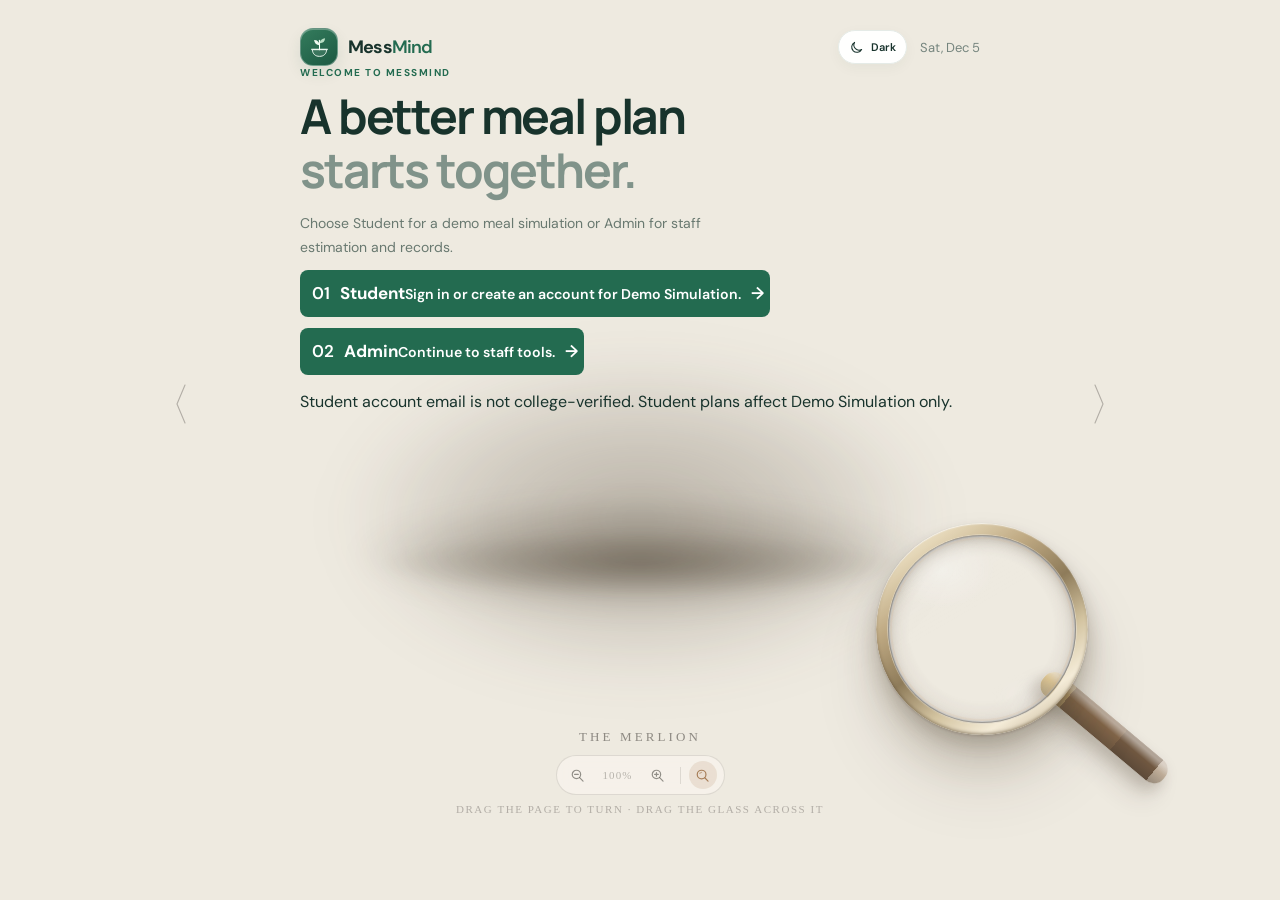
==== commit 77ab6e8d: "Add student portal and demo meal plan UI" ====
--- a/frontend/index.html
+++ b/frontend/index.html
@@ -4,7 +4,7 @@
     <meta charset="UTF-8" />
     <meta name="viewport" content="width=device-width, initial-scale=1.0" />
     <title>MessMind — Meal planner</title>
-    <link rel="stylesheet" href="styles.css" />
+    <link rel="stylesheet" href="styles.css?v=student-auth-20260927-1" />
     <link rel="stylesheet" href="effects/sketchbook/threeui.css" />
     <link rel="stylesheet" href="effects/sketchbook/host.css" />
     <script>
@@ -21,7 +21,7 @@
     <div class="sketchbook-background" data-sketchbook-mount></div>
     <main class="app-shell">
       <header class="topbar">
-        <a class="brand" href="#" aria-label="MessMind home">
+        <a class="brand" id="home-link" href="#portal-chooser" aria-label="MessMind home">
           <span class="brand-mark" aria-hidden="true">
             <svg viewBox="0 0 40 40" focusable="false">
               <path class="mark-stem" d="M20 23V10" />
@@ -48,24 +48,190 @@
         </div>
       </header>
 
+      <section class="portal-chooser" id="portal-chooser" aria-labelledby="portal-title">
+        <p class="eyebrow">WELCOME TO MESSMIND</p>
+        <h1 id="portal-title" tabindex="-1">A better meal plan<br /><span>starts together.</span></h1>
+        <p class="intro">Choose Student for a demo meal simulation or Admin for staff estimation and records.</p>
+        <div class="portal-options" role="group" aria-label="Choose your MessMind area">
+          <button class="portal-card" type="button" data-open-portal="student-login">
+            <span class="portal-card-icon" aria-hidden="true">01</span>
+            <span class="portal-card-copy"><strong>Student</strong><small>Sign in or create an account for Demo Simulation.</small></span>
+            <span class="portal-card-arrow" aria-hidden="true">→</span>
+          </button>
+          <button class="portal-card" type="button" data-open-portal="admin">
+            <span class="portal-card-icon" aria-hidden="true">02</span>
+            <span class="portal-card-copy"><strong>Admin</strong><small>Continue to staff tools.</small></span>
+            <span class="portal-card-arrow" aria-hidden="true">→</span>
+          </button>
+        </div>
+        <p class="portal-privacy-note">Student account email is not college-verified. Student plans affect Demo Simulation only.</p>
+      </section>
+
+      <section class="admin-portal" id="admin-portal" data-portal-view hidden aria-labelledby="admin-portal-title">
+        <button class="portal-back secondary-button" type="button" data-back-to-portals>← Choose an area</button>
+        <div class="welcome portal-welcome">
+          <p class="eyebrow">MESS STAFF TOOLS</p>
+          <h1 id="admin-portal-title" tabindex="-1">Admin tools<br /><span>for the mess.</span></h1>
+          <p class="intro">Choose a quick real-data estimate or open meal records to provide approved mess data.</p>
+        </div>
+        <div class="portal-options" role="group" aria-label="Choose an admin tool">
+          <button class="portal-card" type="button" data-open-portal="staff">
+            <span class="portal-card-icon" aria-hidden="true">01</span>
+            <span class="portal-card-copy"><strong>Continue to Real Estimation</strong><small>Estimate attendance using approved staff records.</small></span>
+            <span class="portal-card-arrow" aria-hidden="true">→</span>
+          </button>
+          <a class="portal-card" href="/admin">
+            <span class="portal-card-icon" aria-hidden="true">02</span>
+            <span class="portal-card-copy"><strong>Manager Data Entry</strong><small>Provide and review approved meal records.</small></span>
+            <span class="portal-card-arrow" aria-hidden="true">→</span>
+          </a>
+        </div>
+        <p class="portal-privacy-note">Manager Data Entry requires the staff sign-in configured for this project.</p>
+      </section>
+
+      <section class="student-login" id="student-login-portal" data-portal-view hidden aria-labelledby="student-login-title">
+        <button class="portal-back secondary-button" type="button" data-back-to-portals>← Choose an area</button>
+        <div class="welcome portal-welcome">
+          <p class="eyebrow">STUDENT ACCOUNT</p>
+          <h1 id="student-login-title" tabindex="-1">Student<br /><span>sign in.</span></h1>
+          <p class="intro">Sign in or create an account to open Demo Simulation. Your email is not checked against a college.</p>
+        </div>
+        <section class="planner student-login-card" aria-labelledby="student-login-card-title">
+          <p class="eyebrow">DEMO SIMULATION · STUDENT ACCESS</p>
+          <h2 id="student-login-card-title">Your student account</h2>
+          <div class="student-auth-switch" role="tablist" aria-label="Choose sign-in or sign-up">
+            <button class="student-auth-tab is-active" type="button" role="tab" id="student-login-tab" aria-selected="true" aria-controls="student-auth-form" data-student-auth-mode="login">Sign in</button>
+            <button class="student-auth-tab" type="button" role="tab" id="student-signup-tab" aria-selected="false" aria-controls="student-auth-form" data-student-auth-mode="signup">Create account</button>
+          </div>
+          <form id="student-auth-form" role="tabpanel" aria-labelledby="student-login-tab">
+            <label for="student-auth-email">Email address</label>
+            <input id="student-auth-email" name="email" type="email" autocomplete="username" maxlength="254" required />
+            <label for="student-auth-password">Password</label>
+            <input id="student-auth-password" name="password" type="password" autocomplete="current-password" maxlength="128" required />
+            <small class="field-help" id="student-auth-password-help" hidden>Use at least 12 characters. Choose a password you do not use on other websites.</small>
+            <button class="estimate-button" id="student-auth-submit" type="submit">Sign in <span aria-hidden="true">→</span></button>
+          </form>
+          <p class="student-auth-disclosure">MessMind stores your email for sign-in, but does not verify college identity. Use a password unique to MessMind; password recovery is not available yet. Your meal plans only shape Demo Simulation and never affect Real Estimation.</p>
+          <p class="form-message" id="student-login-message" role="status" aria-live="polite"></p>
+        </section>
+      </section>
+
+      <section class="student-portal" id="student-portal" data-portal-view hidden aria-labelledby="student-portal-title">
+        <button class="portal-back secondary-button" type="button" data-back-to-portals>← Choose an area</button>
+        <div class="welcome portal-welcome">
+          <p class="eyebrow">STUDENT DASHBOARD · DEMO ONLY</p>
+          <h1 id="student-portal-title" tabindex="-1">Demo simulation<br /><span>meal forecasts.</span></h1>
+          <p class="intro">Explore generated meal predictions. No Real Estimation tools or staff records are shown in the student area.</p>
+        </div>
+        <div class="student-account-bar"><span>Signed in as <strong id="student-account-email"></strong></span><button class="secondary-button" id="student-logout" type="button">Sign out</button></div>
+
+        <section class="planner student-planner" aria-labelledby="student-plan-title">
+          <div class="planner-heading">
+            <div><p class="eyebrow">STEP 1 · REQUIRED INPUT</p><h2 id="student-plan-title">Share your meal plan</h2></div>
+            <span class="simulation-pill">REQUIRED</span>
+          </div>
+          <p class="section-intro">Submit your yes/no meal intentions for the selected date first. Combined student plans are the primary signal in Demo Simulation; they are intentions, not confirmed attendance. For a 7-day report, change the date and save a plan for every date in that week.</p>
+          <form id="student-plan-form">
+            <label for="student-plan-date">Meal date</label>
+            <input id="student-plan-date" name="meal_date" type="date" required />
+            <fieldset class="meal-choice-group">
+              <legend>Breakfast</legend>
+              <label><input type="radio" name="breakfast" value="yes" required /> Yes, I plan to eat</label>
+              <label><input type="radio" name="breakfast" value="no" /> No</label>
+            </fieldset>
+            <fieldset class="meal-choice-group">
+              <legend>Lunch</legend>
+              <label><input type="radio" name="lunch" value="yes" required /> Yes, I plan to eat</label>
+              <label><input type="radio" name="lunch" value="no" /> No</label>
+            </fieldset>
+            <fieldset class="meal-choice-group">
+              <legend>Snacks</legend>
+              <label><input type="radio" name="snacks" value="yes" required /> Yes, I plan to eat</label>
+              <label><input type="radio" name="snacks" value="no" /> No</label>
+            </fieldset>
+            <fieldset class="meal-choice-group">
+              <legend>Dinner</legend>
+              <label><input type="radio" name="dinner" value="yes" required /> Yes, I plan to eat</label>
+              <label><input type="radio" name="dinner" value="no" /> No</label>
+            </fieldset>
+            <button class="estimate-button" id="student-plan-submit" type="submit">Save required demo plan <span aria-hidden="true">→</span></button>
+            <p class="form-message" id="student-plan-message" role="status" aria-live="polite"></p>
+          </form>
+          <p class="note"><span aria-hidden="true">✦</span> Your email is used for sign-in. Meal choices are stored under a date-specific pseudonymous key and shared only as totals. They never enter official staff records or Real Estimation.</p>
+        </section>
+        <section class="result student-plan-summary" id="student-plan-summary" aria-live="polite" hidden>
+          <p class="eyebrow">AGGREGATE DEMO SIGNAL</p>
+          <h2>Your demo plan</h2>
+          <ul id="student-plan-summary-list"></ul>
+          <p class="student-plan-share-note" id="student-plan-share-note"></p>
+          <button class="secondary-button" id="student-open-demo" type="button">Continue to Demo Simulation →</button>
+        </section>
+
+        <section class="planner demo-planner" aria-labelledby="demo-title" data-mode-panel="demo" hidden>
+          <div class="planner-heading">
+            <div><p class="eyebrow">STEP 2 · DEMO SIMULATION</p><h2 id="demo-title">Run a meal simulation</h2></div>
+            <span class="simulation-pill">SIMULATED</span>
+          </div>
+          <p class="section-intro">Your submitted plan is required. For the selected date and meal, aggregate student plans drive 70–80% of the attendance forecast; the generated ML baseline supplies the rest. These are unverified intentions, and waste remains synthetic.</p>
+          <form id="demo-form">
+            <div class="field-grid">
+              <div><label for="demo-date">Meal date</label><input id="demo-date" name="meal_date" type="date" required /><small class="field-help">Menu day: <span id="demo-day-label">—</span></small></div>
+              <div><label for="demo-meal">Meal</label><select id="demo-meal" name="meal"></select></div>
+            </div>
+            <label for="demo-students">Students eligible in this simulation</label>
+            <div class="input-suffix"><input id="demo-students" name="students" type="number" min="1" max="10000" value="1000" required /><span>students</span></div>
+            <div class="demo-menu-box"><span>Menu from the provided plan · <b id="demo-time"></b></span><p id="demo-menu">Loading menu…</p></div>
+            <p class="student-signal-note demo-plan-hint" id="demo-plan-requirement" role="status" aria-live="polite">First sign in and save your student meal plan for this date above. Combined plans lead the attendance simulation and never affect Real Estimation.</p>
+            <button class="estimate-button" id="demo-submit" type="submit" disabled>Run simulated prediction <span aria-hidden="true">→</span></button>
+            <button class="secondary-button report-button" id="weekly-report-button" type="button" disabled>View 7-day demo report</button>
+            <p class="form-message demo-error" id="demo-message" aria-live="polite"></p>
+          </form>
+          <div class="demo-assumptions">
+            <strong>What is simulated?</strong>
+            <p>The weekday menu is repeated across generated weeks. A 7-day report requires at least one student plan response for every scheduled meal on every report date; it will not fill missing attendance with the generated baseline. Submitted plans drive 70–80% of attendance forecasts and the generated model supplies the rest. Suggested servings add an 8% reserve. Simulated waste assumes cooked servings of 0.38 kg for breakfast, 0.60 kg for lunch, 0.18 kg for snacks, and 0.55 kg for dinner, plus generated preparation and plate-leftover allowances. None are measured mess data. Sunday lunch is blank in the supplied plan.</p>
+          </div>
+        </section>
+
+        <section class="result demo-result" id="demo-result" aria-live="polite" data-mode-panel="demo" hidden>
+          <p class="eyebrow">SIMULATED PREDICTION</p>
+          <h2><span id="demo-expected">—</span> <small>students expected</small></h2>
+          <p class="demo-range" id="demo-range"></p>
+          <p class="student-signal-note" id="demo-plan-signal" aria-live="polite"></p>
+          <div class="demo-metrics">
+            <div><span>Suggested portions</span><strong id="demo-portions">—</strong></div>
+            <div><span>Estimated food waste</span><strong><span id="demo-waste">—</span> kg</strong></div>
+          </div>
+          <p id="demo-result-detail"></p>
+          <p class="synthetic-evaluation" id="synthetic-evaluation"></p>
+        </section>
+
+        <section class="result weekly-report" id="weekly-report" aria-labelledby="weekly-report-title" data-mode-panel="demo" hidden>
+          <p class="eyebrow">SIMULATED REPORT</p>
+          <h2 id="weekly-report-title">Seven-day menu outlook</h2>
+          <div class="demo-metrics">
+            <div><span>Estimated meal servings</span><strong id="weekly-servings">—</strong></div>
+            <div><span>Estimated food waste</span><strong><span id="weekly-waste">—</span> kg</strong></div>
+          </div>
+          <p id="weekly-highest" class="demo-range"></p>
+          <div class="table-wrap">
+            <table class="report-table">
+              <thead><tr><th>Day / date</th><th>Meal servings*</th><th>Estimated waste</th></tr></thead>
+              <tbody id="weekly-days"></tbody>
+            </table>
+          </div>
+          <p class="synthetic-evaluation" id="weekly-note"></p>
+        </section>
+      </section>
+
+      <div class="staff-portal" id="staff-portal" data-portal-view hidden aria-labelledby="staff-portal-title">
+      <button class="portal-back secondary-button" type="button" data-back-to-admin>← Admin options</button>
       <section class="welcome">
-        <p class="eyebrow">MESS KITCHEN DASHBOARD</p>
-        <h1>Plan today’s meal<br /><span>with less guesswork.</span></h1>
-        <p class="intro">Estimate how many students will eat, then plan the right amount of food.</p>
-      </section>
-
-      <section class="mode-picker" aria-labelledby="mode-picker-title">
-        <div class="mode-picker-heading">
-          <div><p class="eyebrow">PREDICTION MODE</p><h2 id="mode-picker-title">Choose how to explore</h2></div>
-          <div class="mode-options" role="group" aria-label="Choose prediction mode">
-            <button class="mode-option is-active" id="real-mode-button" type="button" aria-pressed="true">Real estimate</button>
-            <button class="mode-option" id="demo-mode-button" type="button" aria-pressed="false">Demo simulation</button>
-          </div>
-        </div>
-        <p class="mode-description" id="mode-description">Uses staff-entered records only. If there isn’t enough history yet, MessMind will say so instead of inventing a real-data estimate.</p>
-      </section>
-
-      <section class="planner" aria-labelledby="planner-title" data-mode-panel="real">
+        <p class="eyebrow">REAL ESTIMATION · STAFF</p>
+        <h1 id="staff-portal-title" tabindex="-1">Plan today’s meal<br /><span>with less guesswork.</span></h1>
+        <p class="intro">Estimate attendance using approved, non-demo staff records.</p>
+      </section>
+
+      <section class="planner" aria-labelledby="planner-title" data-mode-panel="real" hidden>
         <div class="planner-heading">
           <div><p class="eyebrow">QUICK ESTIMATE</p><h2 id="planner-title">Meal details</h2></div>
           <span class="step-badge">01 <span>/ 02</span></span>
@@ -93,63 +259,11 @@
         <p class="historical-waste" id="historical-waste"></p>
       </section>
 
-      <section class="planner demo-planner" aria-labelledby="demo-title" data-mode-panel="demo" hidden>
-        <div class="planner-heading">
-          <div><p class="eyebrow">HACKATHON DEMO</p><h2 id="demo-title">Try a meal simulation</h2></div>
-          <span class="simulation-pill">SIMULATED</span>
-        </div>
-        <p class="section-intro">Explore how MessMind could estimate meal attendance and food waste from a menu. Every training value and result here is generated for demonstration.</p>
-        <form id="demo-form">
-          <div class="field-grid">
-            <div><label for="demo-day">Weekday</label><select id="demo-day" name="day"></select></div>
-            <div><label for="demo-meal">Meal</label><select id="demo-meal" name="meal"></select></div>
-          </div>
-          <label for="demo-students">Students eligible in this simulation</label>
-          <div class="input-suffix"><input id="demo-students" name="students" type="number" min="1" max="10000" value="1000" required /><span>students</span></div>
-          <div class="demo-menu-box"><span>Menu from the provided plan · <b id="demo-time"></b></span><p id="demo-menu">Loading menu…</p></div>
-          <button class="estimate-button" id="demo-submit" type="submit">Run simulated prediction <span aria-hidden="true">→</span></button>
-          <button class="secondary-button report-button" id="weekly-report-button" type="button">View 7-day demo report</button>
-          <p class="form-message demo-error" id="demo-message" aria-live="polite"></p>
-        </form>
-        <div class="demo-assumptions">
-          <strong>What is simulated?</strong>
-          <p>The weekday menu is repeated across eight generated weeks, starting with 1,000 eligible students. Suggested servings add an 8% reserve. Simulated waste assumes cooked servings of 0.38 kg for breakfast, 0.60 kg for lunch, 0.18 kg for snacks, and 0.55 kg for dinner, plus a generated 6%–11% preparation reserve and 20–55 g of plate leftovers. None are measured mess data. Sunday lunch is blank in the supplied plan.</p>
-        </div>
-      </section>
-
-      <section class="result demo-result" id="demo-result" aria-live="polite" data-mode-panel="demo" hidden>
-        <p class="eyebrow">SIMULATED PREDICTION</p>
-        <h2><span id="demo-expected">—</span> <small>students expected</small></h2>
-        <p class="demo-range" id="demo-range"></p>
-        <div class="demo-metrics">
-          <div><span>Suggested portions</span><strong id="demo-portions">—</strong></div>
-          <div><span>Estimated food waste</span><strong><span id="demo-waste">—</span> kg</strong></div>
-        </div>
-        <p id="demo-result-detail"></p>
-        <p class="synthetic-evaluation" id="synthetic-evaluation"></p>
-      </section>
-
-      <section class="result weekly-report" id="weekly-report" aria-labelledby="weekly-report-title" data-mode-panel="demo" hidden>
-        <p class="eyebrow">SIMULATED REPORT</p>
-        <h2 id="weekly-report-title">Seven-day menu outlook</h2>
-        <div class="demo-metrics">
-          <div><span>Estimated meal servings</span><strong id="weekly-servings">—</strong></div>
-          <div><span>Estimated food waste</span><strong><span id="weekly-waste">—</span> kg</strong></div>
-        </div>
-        <p id="weekly-highest" class="demo-range"></p>
-        <div class="table-wrap">
-          <table class="report-table">
-            <thead><tr><th>Day</th><th>Meal servings*</th><th>Estimated waste</th></tr></thead>
-            <tbody id="weekly-days"></tbody>
-          </table>
-        </div>
-        <p class="synthetic-evaluation" id="weekly-note"></p>
-      </section>
-
-      <footer>Made for smarter, less wasteful meals. <a class="staff-link" href="/admin">Mess staff</a></footer>
+      <footer>Made for smarter, less wasteful meals.</footer>
+      </div>
     </main>
-    <script src="app.js"></script>
-    <script src="demo.js"></script>
+    <script src="app.js?v=student-auth-20260927-1"></script>
+    <script src="demo.js?v=student-auth-20260927-1"></script>
     <script type="module" src="effects/sketchbook/mount.js"></script>
   </body>
 </html>
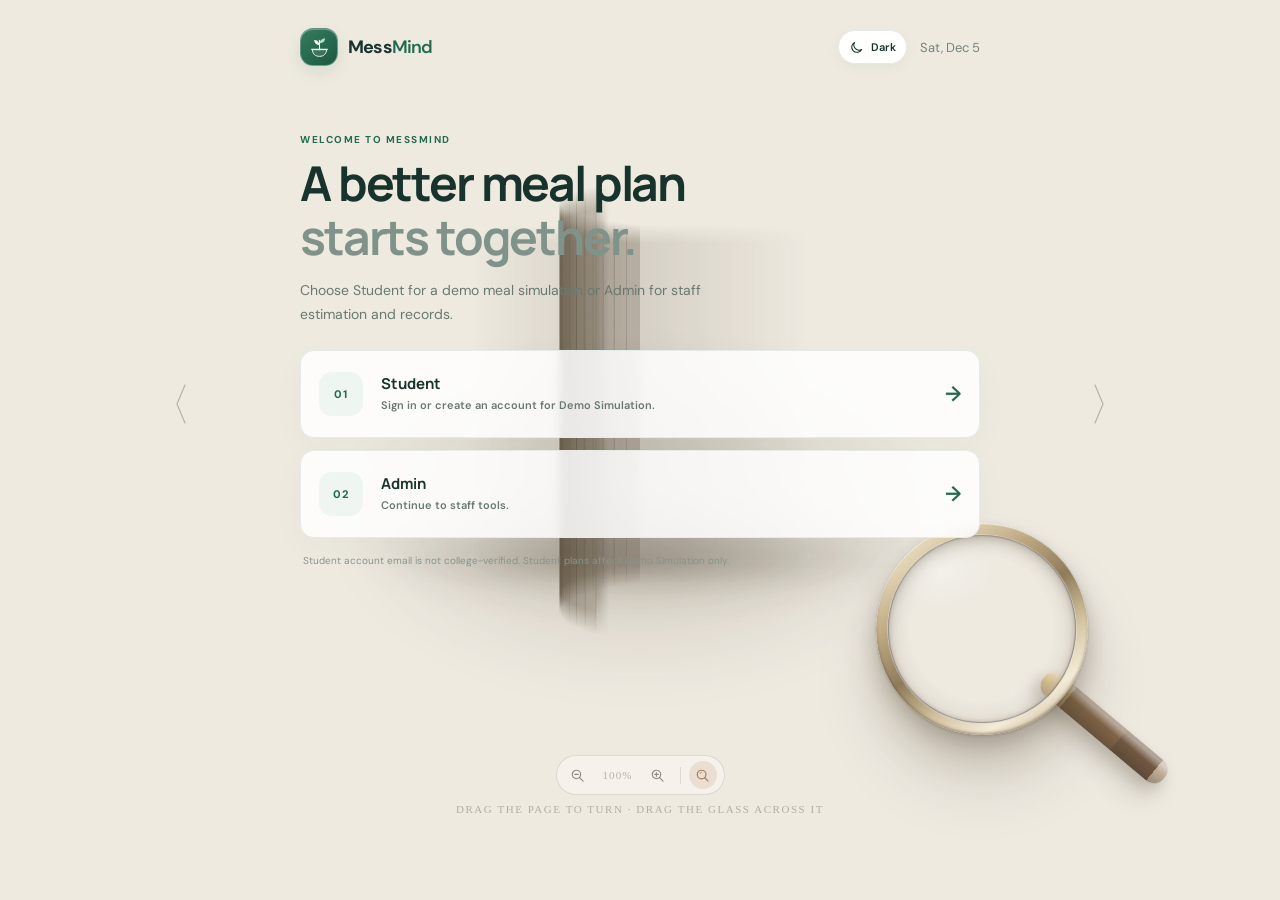
==== commit 1e65e2f8: "Add NGO Connect and CSV import UI Add the staff NGO partner/surplus workflow, Real Estimation handof" ====
--- a/frontend/index.html
+++ b/frontend/index.html
@@ -4,7 +4,7 @@
     <meta charset="UTF-8" />
     <meta name="viewport" content="width=device-width, initial-scale=1.0" />
     <title>MessMind — Meal planner</title>
-    <link rel="stylesheet" href="styles.css?v=student-auth-20260927-1" />
+    <link rel="stylesheet" href="styles.css?v=ngo-handoff-20261001-1" />
     <link rel="stylesheet" href="effects/sketchbook/threeui.css" />
     <link rel="stylesheet" href="effects/sketchbook/host.css" />
     <script>
@@ -72,7 +72,7 @@
         <div class="welcome portal-welcome">
           <p class="eyebrow">MESS STAFF TOOLS</p>
           <h1 id="admin-portal-title" tabindex="-1">Admin tools<br /><span>for the mess.</span></h1>
-          <p class="intro">Choose a quick real-data estimate or open meal records to provide approved mess data.</p>
+          <p class="intro">Choose Real Estimation, enter approved meal records, or manage the separate safe-surplus NGO workflow.</p>
         </div>
         <div class="portal-options" role="group" aria-label="Choose an admin tool">
           <button class="portal-card" type="button" data-open-portal="staff">
@@ -85,8 +85,13 @@
             <span class="portal-card-copy"><strong>Manager Data Entry</strong><small>Provide and review approved meal records.</small></span>
             <span class="portal-card-arrow" aria-hidden="true">→</span>
           </a>
-        </div>
-        <p class="portal-privacy-note">Manager Data Entry requires the staff sign-in configured for this project.</p>
+          <a class="portal-card" href="/admin/ngo">
+            <span class="portal-card-icon" aria-hidden="true">03</span>
+            <span class="portal-card-copy"><strong>NGO Connect</strong><small>Register an approved partner and track safe surplus handovers.</small></span>
+            <span class="portal-card-arrow" aria-hidden="true">→</span>
+          </a>
+        </div>
+        <p class="portal-privacy-note">Staff tools require the configured staff sign-in. NGO Connect is for approved partners; it does not send messages automatically.</p>
       </section>
 
       <section class="student-login" id="student-login-portal" data-portal-view hidden aria-labelledby="student-login-title">
@@ -250,6 +255,10 @@
           <button class="estimate-button" type="submit">Estimate attendance <span aria-hidden="true">→</span></button>
         </form>
         <p class="note"><span aria-hidden="true">✦</span> Uses non-demo staff records only. The app starts with a same-meal average, then uses the menu and weekday only if a real-data model beats that average on a time-ordered check.</p>
+        <div class="ngo-handoff-note">
+          <p>After the meal, if safe, untouched surplus remains, use NGO Connect to record the actual amount and coordinate a handover. Predictions and recorded waste never create a donation offer automatically.</p>
+          <a class="secondary-button ngo-handoff-link" id="ngo-after-meal-link" href="/admin/ngo">Open NGO Connect <span aria-hidden="true">→</span></a>
+        </div>
       </section>
 
       <section class="result" id="result" aria-live="polite" data-mode-panel="real" hidden>
@@ -262,7 +271,7 @@
       <footer>Made for smarter, less wasteful meals.</footer>
       </div>
     </main>
-    <script src="app.js?v=student-auth-20260927-1"></script>
+    <script src="app.js?v=ngo-handoff-20261001-1"></script>
     <script src="demo.js?v=student-auth-20260927-1"></script>
     <script type="module" src="effects/sketchbook/mount.js"></script>
   </body>
--- a/frontend/styles.css
+++ b/frontend/styles.css
@@ -264,4 +264,134 @@
   .estimate-button span { transition: none; }
   .readiness-track span::after { transition: none; }
   .mode-option { transition: none; }
-}
+  .portal-card { transition: none; }
+}
+
+[hidden] { display: none !important; }
+.portal-chooser { padding: 67px 0 25px; }
+.portal-chooser h1 { margin: 0; }
+.portal-options { display: grid; gap: 12px; margin-top: 24px; }
+.portal-card { display: grid; grid-template-columns: 48px 1fr 28px; align-items: center; gap: 14px; width: 100%; min-height: 88px; margin: 0; padding: 15px 18px; border: 1px solid var(--line); border-radius: 14px; background: color-mix(in srgb, var(--paper) 88%, transparent); color: var(--ink); text-align: left; text-decoration: none; box-shadow: var(--card-shadow); -webkit-backdrop-filter: blur(5px); backdrop-filter: blur(5px); }
+.portal-card:hover { background: var(--paper); color: var(--ink); border-color: color-mix(in srgb, var(--green) 35%, var(--line)); transform: translateY(-2px); }
+.portal-card:focus-visible, .portal-back:focus-visible { outline: 3px solid color-mix(in srgb, var(--green) 35%, transparent); outline-offset: 3px; }
+.portal-card-icon { display: grid; width: 44px; height: 44px; margin: 0; place-items: center; border-radius: 13px; background: var(--soft-green); color: var(--green); font-size: 11px; font-weight: 800; letter-spacing: .06em; }
+.portal-card-copy { display: grid; gap: 4px; margin: 0; font-size: inherit; }
+.portal-card-copy strong { font: 700 15px Manrope, sans-serif; }
+.portal-card-copy small { color: var(--body-copy); font-size: 11px; line-height: 1.45; }
+.portal-card-arrow { margin: 0; color: var(--green); text-align: right; font-size: 21px; }
+
+.admin-top-actions { display: flex; align-items: center; gap: 12px; }
+.ngo-shell { width: min(100% - 40px, 900px); }
+.ngo-top-link { display: inline-flex; align-items: center; text-decoration: none; }
+.ngo-notice { display: grid; grid-template-columns: 28px 1fr; gap: 11px; margin: 8px 0 16px; padding: 14px 16px; border: 1px solid color-mix(in srgb, #bb9551 32%, var(--line)); border-radius: 12px; background: color-mix(in srgb, #fbf4e4 66%, var(--paper)); }
+.ngo-notice-mark { display: grid; width: 24px; height: 24px; place-items: center; border-radius: 50%; color: #705319; background: #f4e8c7; font: 700 14px Manrope, sans-serif; }
+.ngo-notice strong { color: var(--ink); font-size: 12px; }
+.ngo-notice p { margin: 4px 0 0; color: var(--body-copy); font-size: 11px; line-height: 1.55; }
+.ngo-summary-grid { display: grid; grid-template-columns: repeat(3, minmax(0, 1fr)); gap: 10px; margin: 0 0 15px; }
+.ngo-summary-grid article { display: grid; gap: 5px; min-width: 0; padding: 13px 15px; border: 1px solid var(--line); border-radius: 12px; background: color-mix(in srgb, var(--paper) 84%, transparent); }
+.ngo-summary-grid article > span { color: var(--muted); font-size: 10px; }
+.ngo-summary-grid strong { color: var(--green); font: 700 22px Manrope, sans-serif; }
+.ngo-panel { margin-top: 15px; }
+.ngo-panel .planner-heading { align-items: center; gap: 12px; }
+.ngo-panel .section-intro { margin-top: -9px; }
+.ngo-handoff-note { display: grid; justify-items: start; gap: 8px; margin-top: 12px; padding: 12px; border: 1px solid color-mix(in srgb, var(--green) 22%, var(--line)); border-radius: 10px; background: color-mix(in srgb, var(--soft-green) 72%, transparent); }
+.ngo-handoff-note p { margin: 0; color: var(--body-copy); font-size: 11px; line-height: 1.55; }
+.ngo-handoff-link { display: inline-flex; align-items: center; text-decoration: none; }
+.ngo-handoff-link span { font-size: 14px; }
+.ngo-counter { color: var(--green); background: var(--soft-green); padding: 7px 10px; border-radius: 99px; font-size: 10px; font-weight: 700; white-space: nowrap; }
+.ngo-form { margin-top: 17px; }
+.ngo-contact-privacy { margin: 0; color: var(--muted); font-size: 10px; line-height: 1.5; }
+.ngo-form button[type="submit"] { justify-self: start; min-width: min(100%, 260px); padding: 0 16px; }
+.ngo-form button:disabled { cursor: not-allowed; }
+.ngo-confirm { display: flex; align-items: flex-start; gap: 9px; margin: 9px 0 2px; padding: 11px 12px; border: 1px solid var(--line); border-radius: 9px; color: var(--body-copy); background: color-mix(in srgb, var(--soft-green) 65%, transparent); line-height: 1.45; }
+.ngo-confirm input { width: 16px; min-width: 16px; min-height: 16px; margin: 1px 0 0; padding: 0; accent-color: var(--green); }
+.ngo-list { display: grid; gap: 10px; margin-top: 15px; }
+.ngo-entry { min-width: 0; padding: 14px; border: 1px solid var(--line); border-radius: 11px; background: color-mix(in srgb, var(--paper) 83%, transparent); }
+.ngo-entry-heading { display: flex; align-items: flex-start; justify-content: space-between; gap: 12px; }
+.ngo-entry-heading h3 { margin: 0; color: var(--ink); font: 700 14px Manrope, sans-serif; }
+.ngo-entry > p { margin: 7px 0 0; color: var(--body-copy); font-size: 11px; line-height: 1.55; overflow-wrap: anywhere; }
+.ngo-status { flex: 0 0 auto; padding: 5px 8px; border-radius: 99px; color: #76551b; background: #fbf4e4; font-size: 9px; font-weight: 800; letter-spacing: .04em; text-transform: uppercase; }
+.ngo-status.status-active, .ngo-status.status-distributed { color: #236b50; background: #eff6f1; }
+.ngo-status.status-paused, .ngo-status.status-cancelled, .ngo-status.status-declined, .ngo-status.status-expired { color: #8d5149; background: #fbefed; }
+.ngo-status.status-accepted, .ngo-status.status-collected { color: #315f91; background: #edf3fa; }
+.ngo-entry-actions { display: flex; flex-wrap: wrap; align-items: center; gap: 8px; margin-top: 12px; }
+.ngo-entry-actions > button { min-height: 32px; }
+.ngo-details-grid { display: grid; grid-template-columns: repeat(2, minmax(0, 1fr)); gap: 8px; margin-top: 12px; }
+.ngo-detail { display: grid; gap: 3px; min-width: 0; padding: 8px 9px; border: 1px solid var(--line); border-radius: 8px; background: color-mix(in srgb, var(--canvas) 65%, transparent); }
+.ngo-detail span { color: var(--muted); font-size: 9px; }
+.ngo-detail strong { color: var(--ink); font-size: 10px; font-weight: 600; line-height: 1.4; overflow-wrap: anywhere; }
+.ngo-event-history { margin-top: 11px; color: var(--body-copy); font-size: 10px; }
+.ngo-event-history summary { cursor: pointer; color: var(--green); font-weight: 700; }
+.ngo-event-history ul { display: grid; gap: 5px; padding-left: 18px; line-height: 1.5; }
+.ngo-transition-form { display: grid; grid-template-columns: minmax(90px, 1fr) minmax(100px, 1fr) auto; align-items: end; gap: 8px; margin: 0; }
+.ngo-transition-form label { display: grid; gap: 5px; margin: 0; color: var(--muted); font-size: 9px; }
+.ngo-transition-form .ngo-confirm { grid-column: 1 / -1; }
+.ngo-transition-form input { min-height: 34px; font-size: 11px; }
+.ngo-transition-form button { min-height: 34px; padding: 0 10px; }
+.ngo-history-heading { display: flex; align-items: center; justify-content: space-between; gap: 12px; margin-top: 27px; }
+.ngo-history-heading h3 { margin: 0; color: var(--ink); font: 700 15px Manrope, sans-serif; }
+.ngo-footer { display: grid; justify-items: center; gap: 8px; line-height: 1.5; }
+.ngo-footer a { color: var(--green); }
+.ngo-footer span { max-width: 560px; }
+:root[data-theme="dark"] .ngo-notice { background: color-mix(in srgb, #4a3b1c 35%, var(--paper)); border-color: #776033; }
+:root[data-theme="dark"] .ngo-notice-mark { color: #f2daa1; background: #51431f; }
+:root[data-theme="dark"] .ngo-status.status-active, :root[data-theme="dark"] .ngo-status.status-distributed { color: #a9dfbf; background: #1c3d2f; }
+:root[data-theme="dark"] .ngo-status.status-paused, :root[data-theme="dark"] .ngo-status.status-cancelled, :root[data-theme="dark"] .ngo-status.status-declined, :root[data-theme="dark"] .ngo-status.status-expired { color: #e5aaa1; background: #442c29; }
+:root[data-theme="dark"] .ngo-status.status-accepted, :root[data-theme="dark"] .ngo-status.status-collected { color: #b5d1f1; background: #26384c; }
+@media (max-width: 600px) {
+  .ngo-shell { width: min(100% - 28px, 900px); }
+  .admin-top-actions { gap: 8px; }
+  .admin-top-actions .today { display: none; }
+  .ngo-entry-heading { flex-direction: column; }
+  .ngo-details-grid { grid-template-columns: 1fr; }
+  .ngo-transition-form { grid-template-columns: 1fr 1fr; }
+  .ngo-transition-form button { grid-column: 1 / -1; }
+  .ngo-panel .planner-heading { align-items: flex-start; }
+  .ngo-panel .planner-heading .ngo-counter { font-size: 9px; }
+  .ngo-summary-grid { gap: 7px; }
+  .ngo-summary-grid article { padding: 11px 9px; }
+  .ngo-summary-grid article > span { font-size: 9px; }
+  .ngo-summary-grid strong { font-size: 18px; }
+}
+.portal-privacy-note { margin: 15px 3px 0; color: var(--note-copy); font-size: 10px; line-height: 1.55; }
+.portal-back { position: relative; top: 22px; min-height: 30px; margin: 8px 0 0; padding: 0 9px; font-size: 10px; line-height: 1.2; }
+.portal-welcome { padding-top: 38px; }
+.student-login-card h2 { font-size: 20px; }
+.student-login-card .section-intro { margin: 10px 0 13px; max-width: none; }
+.student-login-card .form-message { margin-top: 9px; }
+.student-auth-switch { display: grid; grid-template-columns: 1fr 1fr; gap: 4px; margin: 17px 0 15px; padding: 4px; border: 1px solid var(--line); border-radius: 10px; background: color-mix(in srgb, var(--paper) 70%, transparent); }
+.student-auth-tab { min-height: 38px; padding: 8px 12px; border: 0; border-radius: 7px; background: transparent; color: var(--body-copy); font: 700 12px Manrope, sans-serif; cursor: pointer; }
+.student-auth-tab.is-active { background: var(--paper); color: var(--green); box-shadow: 0 2px 8px #17231b12; }
+.student-auth-tab:focus-visible, #student-logout:focus-visible { outline: 3px solid color-mix(in srgb, var(--green) 35%, transparent); outline-offset: 2px; }
+.student-login-card form { display: grid; gap: 9px; }
+.student-login-card form label { margin-top: 3px; }
+.student-login-card .estimate-button { margin-top: 7px; }
+.student-auth-disclosure { margin: 14px 0 0; color: var(--note-copy); font-size: 10px; line-height: 1.6; }
+.student-account-bar { display: flex; align-items: center; justify-content: space-between; gap: 12px; margin: 10px 0 14px; padding: 9px 12px; border: 1px solid var(--line); border-radius: 10px; background: color-mix(in srgb, var(--paper) 75%, transparent); color: var(--body-copy); font-size: 11px; }
+.student-account-bar strong { color: var(--ink); font-weight: 700; overflow-wrap: anywhere; }
+.student-account-bar .secondary-button { min-height: 30px; margin: 0; padding: 0 10px; white-space: nowrap; }
+.student-planner { margin-top: 0; }
+.student-planner form { gap: 10px; }
+.meal-choice-group { display: grid; grid-template-columns: 1fr 1fr; gap: 9px; min-width: 0; margin: 5px 0 0; padding: 11px; border: 1px solid var(--line); border-radius: 10px; background: color-mix(in srgb, var(--paper) 76%, transparent); }
+.meal-choice-group legend { padding: 0 5px; color: var(--ink); font: 700 13px Manrope, sans-serif; }
+.meal-choice-group label { display: flex; align-items: center; gap: 7px; min-height: 40px; margin: 0; padding: 7px 9px; border: 1px solid var(--input-border); border-radius: 8px; background: var(--input-bg); color: var(--body-copy); font-size: 11px; font-weight: 500; cursor: pointer; }
+.meal-choice-group input[type="radio"] { width: 16px; min-width: 16px; min-height: 16px; margin: 0; padding: 0; accent-color: var(--green); }
+.meal-choice-group label:has(input:checked) { border-color: color-mix(in srgb, var(--green) 50%, var(--line)); background: var(--soft-green); color: var(--ink); }
+.student-plan-summary { margin-top: 14px; }
+.student-plan-summary ul { display: grid; gap: 7px; margin: 12px 0 0; padding-left: 18px; color: var(--body-copy); font-size: 12px; }
+.student-plan-share-note { color: var(--body-copy); font-size: 11px; line-height: 1.55; }
+.student-plan-summary #student-open-demo { margin-top: 8px; }
+.field-help { display: block; margin-top: 5px; color: var(--muted); font-size: 10px; }
+.student-signal-note { margin: 11px 0; padding: 10px 12px; border: 1px solid color-mix(in srgb, var(--green) 18%, var(--line)); border-left: 3px solid var(--green); border-radius: 8px; background: color-mix(in srgb, var(--soft-green) 70%, transparent); color: var(--body-copy); font-size: 11px; line-height: 1.55; }
+.demo-plan-hint { margin-top: 12px; }
+.demo-planner .estimate-button:disabled { background: color-mix(in srgb, var(--green-solid) 44%, var(--muted)); box-shadow: none; cursor: not-allowed; opacity: .72; }
+.demo-planner .estimate-button:disabled:hover { transform: none; }
+@media (max-width: 520px) {
+  .portal-chooser { padding-top: 48px; }
+  .portal-card { grid-template-columns: 42px 1fr 20px; gap: 10px; padding: 13px; }
+  .portal-card-icon { width: 40px; height: 40px; }
+  .portal-welcome { padding-top: 34px; }
+  .student-account-bar { align-items: flex-start; font-size: 10px; }
+  .meal-choice-group { padding: 9px; gap: 7px; }
+  .meal-choice-group label { padding: 6px; font-size: 10px; }
+}
